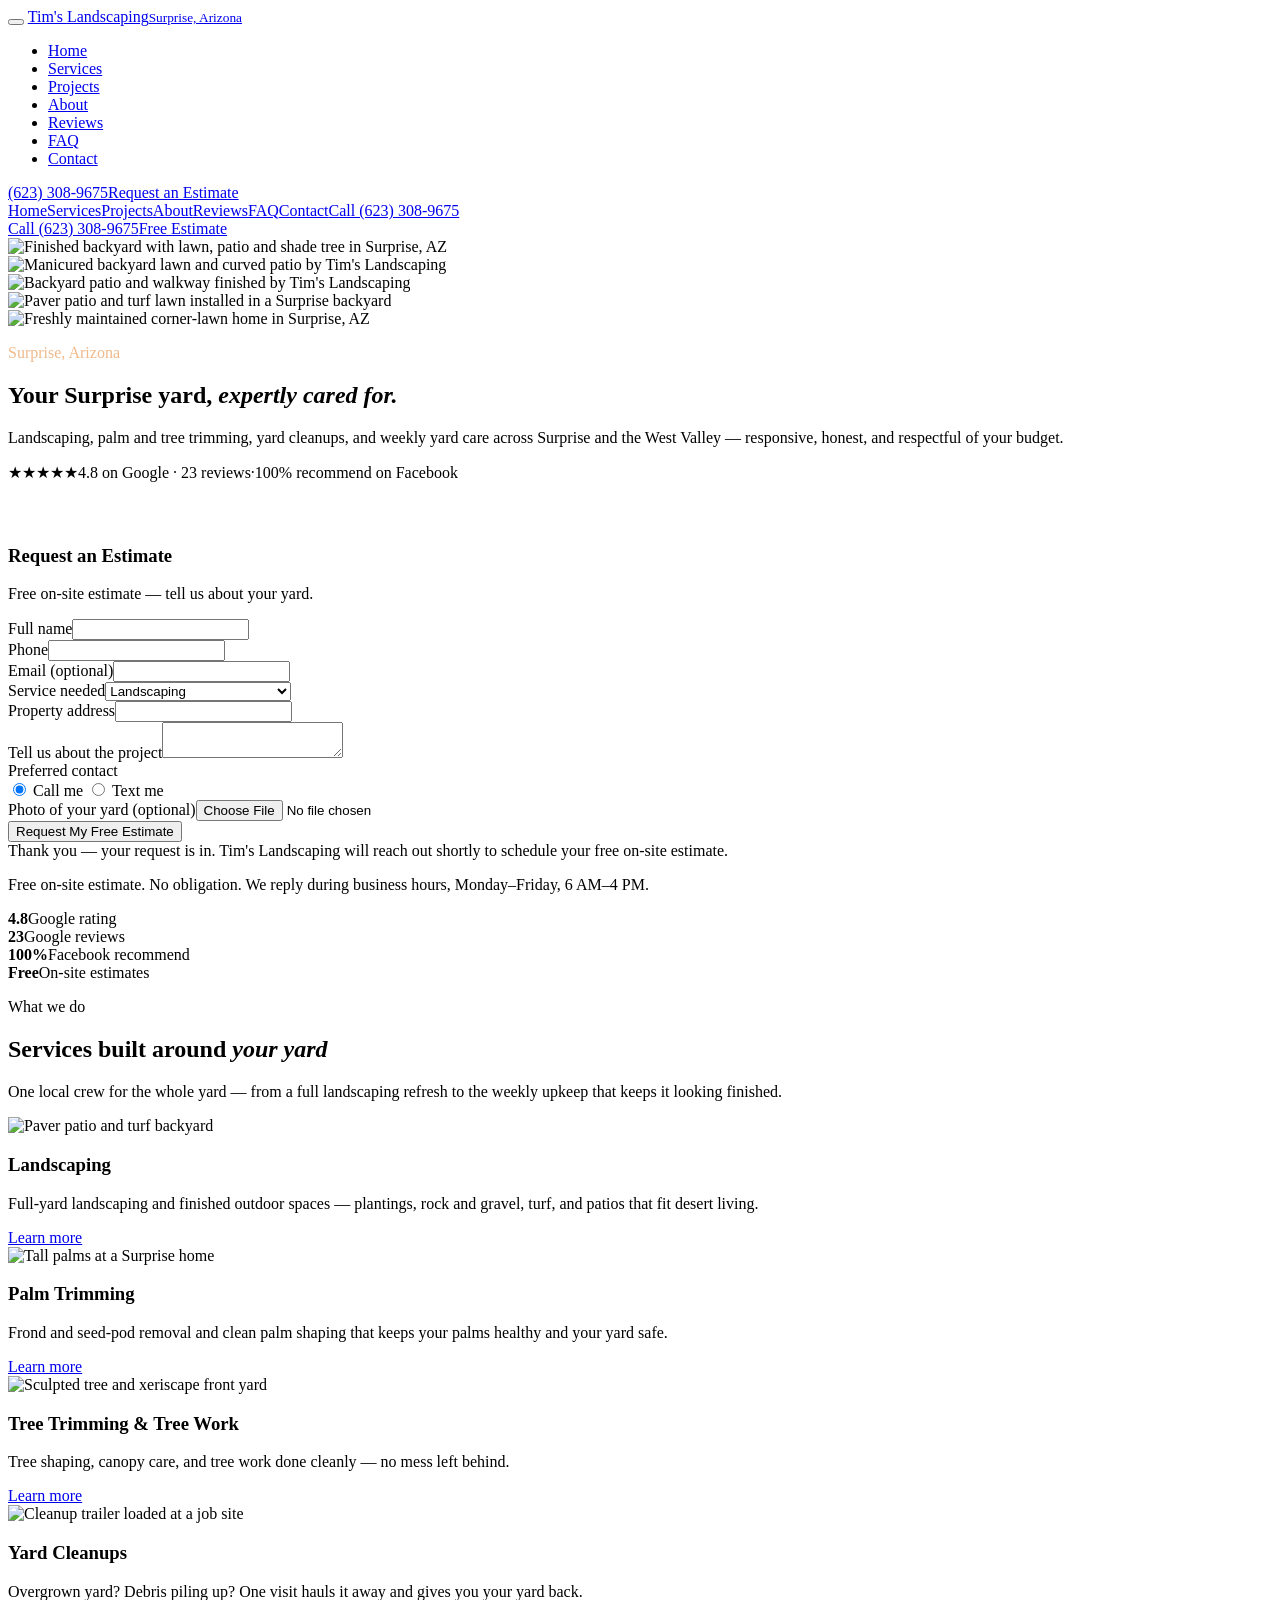
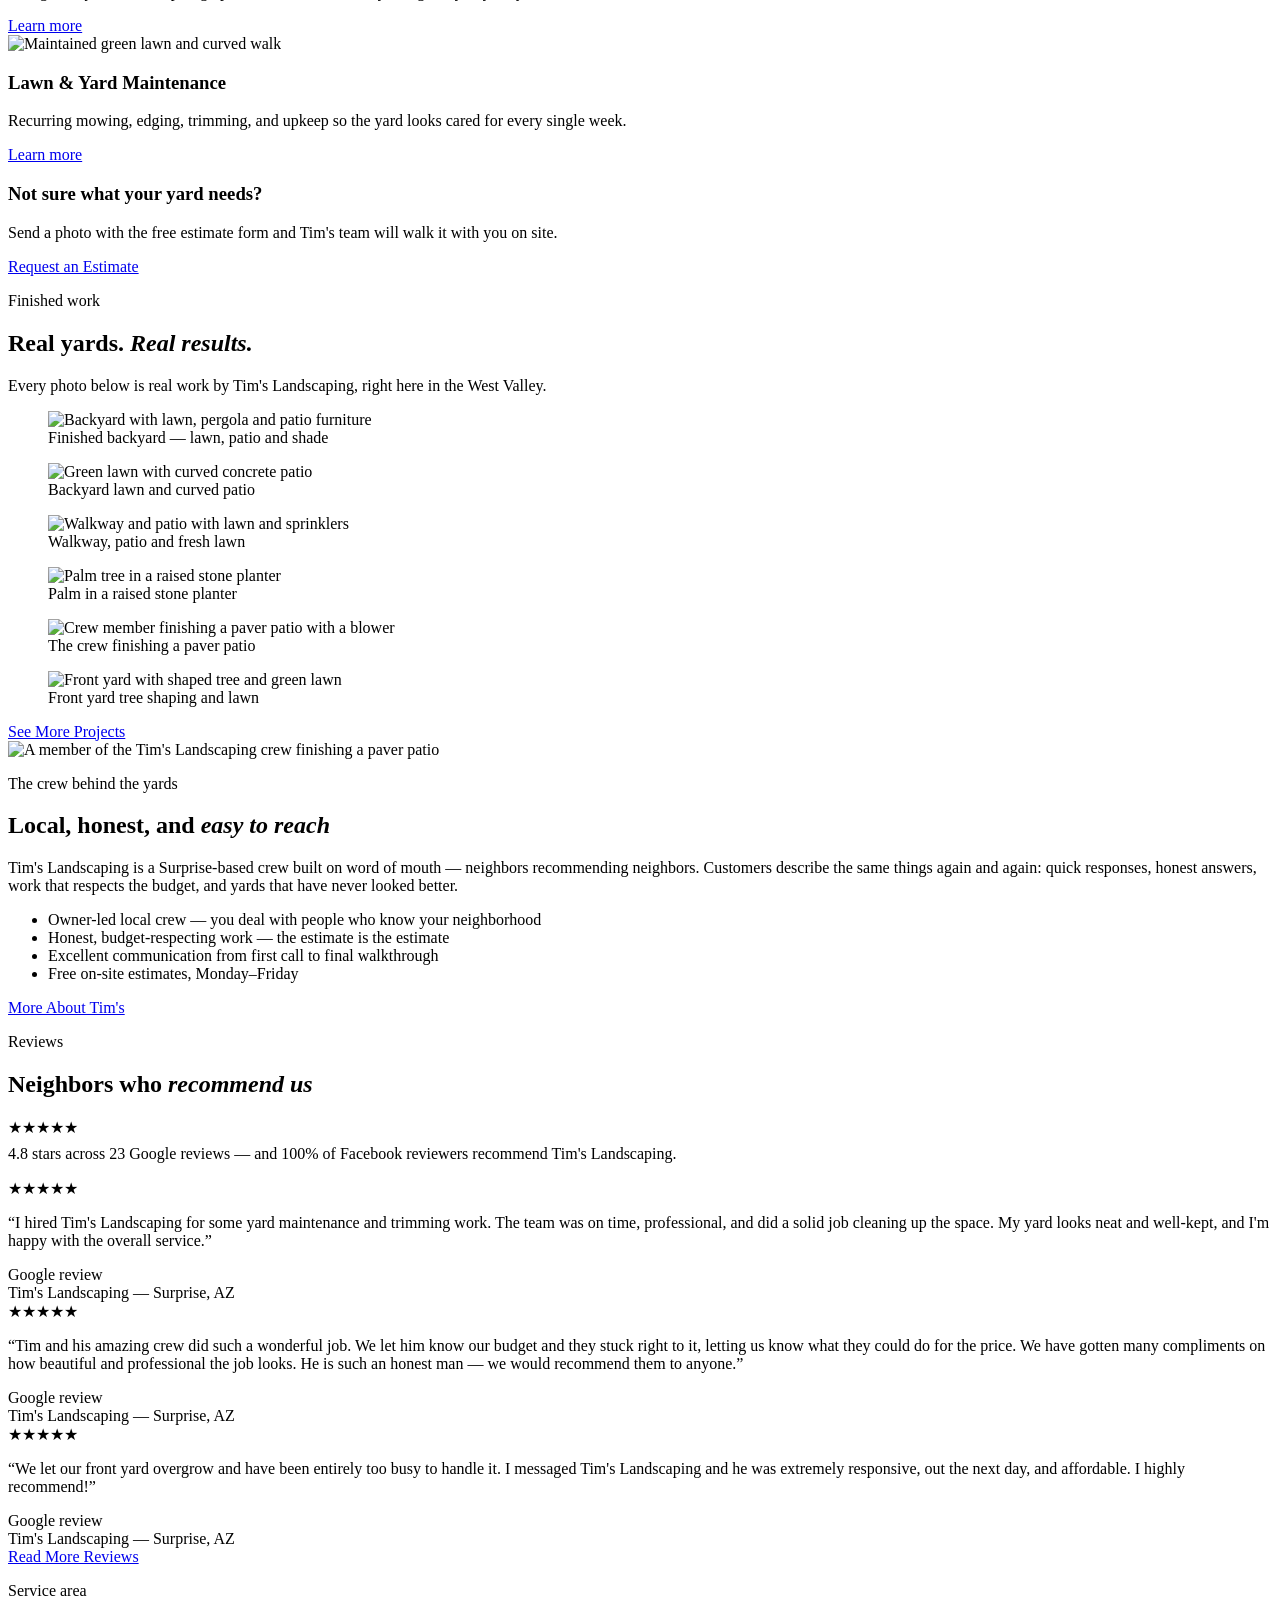
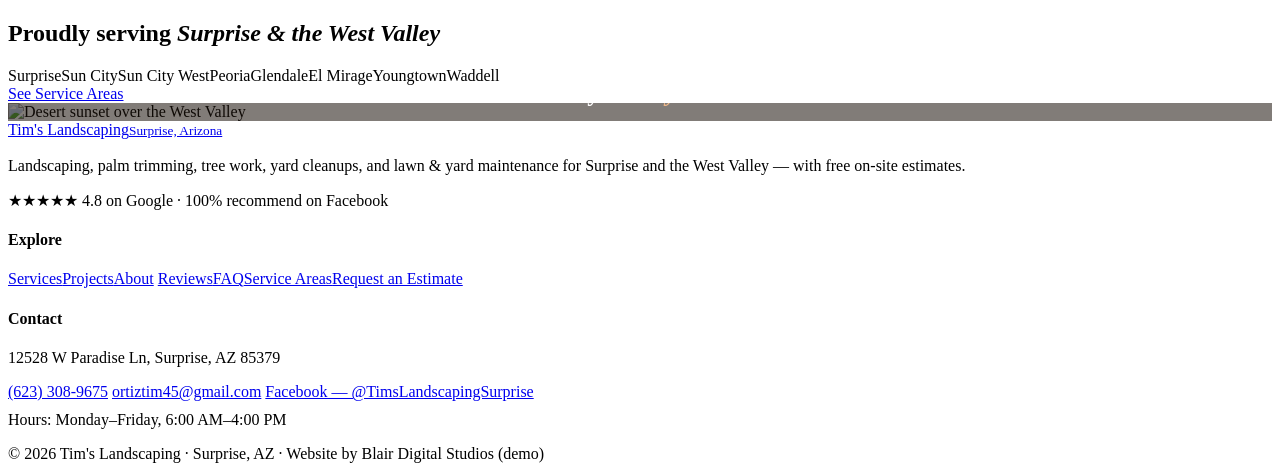
==== index.html @ 494820b5 "Tim's Landscaping demo site — premium multi-page build" ====
<!DOCTYPE html>
<html lang="en">
<head>
<meta charset="UTF-8">
<meta name="viewport" content="width=device-width, initial-scale=1.0">
<title>Tim's Landscaping — Surprise, AZ | Landscaping, Palm & Tree Trimming, Yard Cleanups</title>
<meta name="description" content="Tim's Landscaping in Surprise, AZ: landscaping, palm trimming, tree work, yard cleanups and lawn maintenance. 4.8 stars on Google. Free on-site estimates — call (623) 308-9675.">
<link rel="canonical" href="https://demo-tims-landscaping.vercel.app/">
<meta property="og:type" content="website">
<meta property="og:title" content="Tim's Landscaping — Surprise, AZ | Landscaping, Palm & Tree Trimming, Yard Cleanups">
<meta property="og:description" content="Tim's Landscaping in Surprise, AZ: landscaping, palm trimming, tree work, yard cleanups and lawn maintenance. 4.8 stars on Google. Free on-site estimates — call (623) 308-9675.">
<meta property="og:url" content="https://demo-tims-landscaping.vercel.app/">
<meta property="og:image" content="https://demo-tims-landscaping.vercel.app/assets/img/og-cover.jpg">
<meta name="twitter:card" content="summary_large_image">
<meta name="twitter:title" content="Tim's Landscaping — Surprise, AZ | Landscaping, Palm & Tree Trimming, Yard Cleanups">
<meta name="twitter:description" content="Tim's Landscaping in Surprise, AZ: landscaping, palm trimming, tree work, yard cleanups and lawn maintenance. 4.8 stars on Google. Free on-site estimates — call (623) 308-9675.">
<meta name="twitter:image" content="https://demo-tims-landscaping.vercel.app/assets/img/og-cover.jpg">
<link rel="icon" href="data:image/svg+xml,%3Csvg xmlns='http://www.w3.org/2000/svg' viewBox='0 0 64 64'%3E%3Crect width='64' height='64' rx='12' fill='%232e2118'/%3E%3Ctext x='32' y='45' font-family='Georgia' font-size='38' fill='%23f7f1e5' text-anchor='middle'%3ET%3C/text%3E%3C/svg%3E">
<link rel="preconnect" href="https://fonts.googleapis.com">
<link rel="preconnect" href="https://fonts.gstatic.com" crossorigin>
<link href="https://fonts.googleapis.com/css2?family=Fraunces:ital,wght@0,600;0,700;1,600&family=Inter:wght@400;600;700;800&display=swap" rel="stylesheet">
<link rel="stylesheet" href="/assets/site.css">
<script type="application/ld+json">
{"@context":"https://schema.org","@type":"LocalBusiness","name":"Tim's Landscaping",
"description":"Landscaping, palm trimming, tree work, yard cleanups and lawn & yard maintenance in Surprise, AZ and the West Valley. Free on-site estimates.",
"url":"https://demo-tims-landscaping.vercel.app/","telephone":"+1-623-308-9675","email":"ortiztim45@gmail.com",
"address":{"@type":"PostalAddress","streetAddress":"12528 W Paradise Ln","addressLocality":"Surprise","addressRegion":"AZ","postalCode":"85379","addressCountry":"US"},
"openingHours":"Mo-Fr 06:00-16:00","areaServed":["Surprise","Sun City","Sun City West","Peoria","Glendale","El Mirage","Youngtown","Waddell"],
"sameAs":["https://www.facebook.com/TimsLandscapingSurprise"],
"aggregateRating":{"@type":"AggregateRating","ratingValue":"4.8","reviewCount":"23"}}
</script>

</head>
<body>
<header>
<div class="hbar">
<button class="burger" aria-label="Open menu" aria-expanded="false"><i></i><i></i><i></i></button>
<a class="wordmark" href="/">Tim's <span>Landscaping</span><small>Surprise, Arizona</small></a>
<nav class="mainnav" aria-label="Main"><ul><li><a href="/" aria-current="page">Home</a></li><li><a href="/services/">Services</a></li><li><a href="/projects/">Projects</a></li><li><a href="/about/">About</a></li><li><a href="/reviews/">Reviews</a></li><li><a href="/faq/">FAQ</a></li><li><a href="/contact/">Contact</a></li></ul></nav>
<div class="hcta"><a class="hphone" href="tel:+16233089675">(623) 308-9675</a><a class="hbtn" href="/contact/">Request an Estimate</a></div>
</div>
<nav class="mnav" aria-label="Mobile"><a href="/">Home</a><a href="/services/">Services</a><a href="/projects/">Projects</a><a href="/about/">About</a><a href="/reviews/">Reviews</a><a href="/faq/">FAQ</a><a href="/contact/">Contact</a><a href="tel:+16233089675">Call (623) 308-9675</a></nav>
</header>
<div class="callbar"><a class="c1" href="tel:+16233089675">Call (623) 308-9675</a><a class="c2" href="/contact/">Free Estimate</a></div>

<section class="hero" style="padding:0">
<div class="hero-slides"><div class="slide active"><img src="/assets/img/hero-1.webp" alt="Finished backyard with lawn, patio and shade tree in Surprise, AZ" fetchpriority="high"></div><div class="slide"><img src="/assets/img/hero-2.webp" alt="Manicured backyard lawn and curved patio by Tim's Landscaping" loading="lazy"></div><div class="slide"><img src="/assets/img/hero-3.webp" alt="Backyard patio and walkway finished by Tim's Landscaping" loading="lazy"></div><div class="slide"><img src="/assets/img/hero-4.webp" alt="Paver patio and turf lawn installed in a Surprise backyard" loading="lazy"></div><div class="slide"><img src="/assets/img/hero-5.webp" alt="Freshly maintained corner-lawn home in Surprise, AZ" loading="lazy"></div></div>
<div class="hero-shade"></div>
<div class="wrap hero-inner">
<div>
<p class="eyebrow" style="text-align:left;color:#f0b98a">Surprise, Arizona</p>
<h1>Your Surprise yard, <em>expertly cared for.</em></h1>
<p class="sub">Landscaping, palm and tree trimming, yard cleanups, and weekly yard care across Surprise and the West Valley — responsive, honest, and respectful of your budget.</p>
<div class="proof"><span class="stars">★★★★★</span><span>4.8 on Google · 23 reviews</span><span aria-hidden="true">·</span><span>100% recommend on Facebook</span></div>
<div class="btnrow" style="justify-content:flex-start;margin-top:26px"><a class="btn ghost" style="color:#fff;border-color:#fff" href="tel:+16233089675">Call (623) 308-9675</a></div>
</div>
<div class="estcard"><h3>Request an Estimate</h3><p>Free on-site estimate — tell us about your yard.</p><form class="estform" action="#" method="post" enctype="multipart/form-data" novalidate>
<div class="fgrid">
<div><label for="ff-name">Full name</label><input id="ff-name" name="name" type="text" autocomplete="name" required></div>
<div><label for="ff-phone">Phone</label><input id="ff-phone" name="phone" type="tel" autocomplete="tel" required></div>
<div class="full"><label for="ff-email">Email (optional)</label><input id="ff-email" name="email" type="email" autocomplete="email"></div>
<div class="full"><label for="ff-service">Service needed</label><select id="ff-service" name="service"><option>Landscaping</option><option>Palm Trimming</option><option>Tree Trimming &amp; Tree Work</option><option>Yard Cleanup</option><option>Lawn &amp; Yard Maintenance</option><option>Other</option></select></div>
<div class="full"><label for="ff-addr">Property address</label><input id="ff-addr" name="address" type="text" autocomplete="street-address"></div>
<div class="full"><label for="ff-desc">Tell us about the project</label><textarea id="ff-desc" name="description"></textarea></div>
<div><label>Preferred contact</label><div class="radio-row">
<label><input type="radio" name="contact_pref" value="call" checked> Call me</label>
<label><input type="radio" name="contact_pref" value="text"> Text me</label></div></div>
<div><label for="ff-photo">Photo of your yard (optional)</label><input id="ff-photo" name="photo" type="file" accept="image/*"></div>
</div>
<button type="submit">Request My Free Estimate</button>
<div class="formok">Thank you — your request is in. Tim's Landscaping will reach out shortly to schedule your free on-site estimate.</div>
<p class="formnote">Free on-site estimate. No obligation. We reply during business hours, Monday–Friday, 6 AM–4 PM.</p>
</form></div>
</div>
<div class="hero-dots" aria-hidden="true"></div>
</section>

<div class="trust"><div class="wrap">
<div><b>4.8</b><span>Google rating</span></div>
<div><b>23</b><span>Google reviews</span></div>
<div><b>100%</b><span>Facebook recommend</span></div>
<div><b>Free</b><span>On-site estimates</span></div>
</div></div>

<section><div class="wrap">
<p class="eyebrow">What we do</p>
<h2>Services built around <em>your yard</em></h2>
<p class="lede">One local crew for the whole yard — from a full landscaping refresh to the weekly upkeep that keeps it looking finished.</p>
<div class="svcgrid"><article class="svc"><img src="/assets/img/work-paver-turf.webp" alt="Paver patio and turf backyard" loading="lazy">
<div class="pad"><h3>Landscaping</h3><p>Full-yard landscaping and finished outdoor spaces — plantings, rock and gravel, turf, and patios that fit desert living.</p><a href="/services/">Learn more</a></div></article><article class="svc"><img src="/assets/img/work-palms.webp" alt="Tall palms at a Surprise home" loading="lazy">
<div class="pad"><h3>Palm Trimming</h3><p>Frond and seed-pod removal and clean palm shaping that keeps your palms healthy and your yard safe.</p><a href="/services/">Learn more</a></div></article><article class="svc"><img src="/assets/img/work-xeriscape.webp" alt="Sculpted tree and xeriscape front yard" loading="lazy">
<div class="pad"><h3>Tree Trimming &amp; Tree Work</h3><p>Tree shaping, canopy care, and tree work done cleanly — no mess left behind.</p><a href="/services/">Learn more</a></div></article><article class="svc"><img src="/assets/img/work-cleanup.webp" alt="Cleanup trailer loaded at a job site" loading="lazy">
<div class="pad"><h3>Yard Cleanups</h3><p>Overgrown yard? Debris piling up? One visit hauls it away and gives you your yard back.</p><a href="/services/">Learn more</a></div></article><article class="svc"><img src="/assets/img/work-corner-lawn.webp" alt="Maintained green lawn and curved walk" loading="lazy">
<div class="pad"><h3>Lawn &amp; Yard Maintenance</h3><p>Recurring mowing, edging, trimming, and upkeep so the yard looks cared for every single week.</p><a href="/services/">Learn more</a></div></article><article class="svc"><div class="pad" style="justify-content:center">
<h3>Not sure what your yard needs?</h3><p>Send a photo with the free estimate form and Tim's team will walk it with you on site.</p>
<a class="btn" href="/contact/" style="margin-top:18px">Request an Estimate</a></div></article></div>
</div></section>

<section style="background:var(--paper2)"><div class="wrap">
<p class="eyebrow">Finished work</p>
<h2>Real yards. <em>Real results.</em></h2>
<p class="lede">Every photo below is real work by Tim's Landscaping, right here in the West Valley.</p>
<div class="gal"><figure><img src="/assets/img/work-backyard-oasis.webp" alt="Backyard with lawn, pergola and patio furniture" loading="lazy"><figcaption>Finished backyard — lawn, patio and shade</figcaption></figure><figure><img src="/assets/img/work-lawn-patio.webp" alt="Green lawn with curved concrete patio" loading="lazy"><figcaption>Backyard lawn and curved patio</figcaption></figure><figure><img src="/assets/img/work-curve-walkway.webp" alt="Walkway and patio with lawn and sprinklers" loading="lazy"><figcaption>Walkway, patio and fresh lawn</figcaption></figure><figure><img src="/assets/img/work-palm-planter.webp" alt="Palm tree in a raised stone planter" loading="lazy"><figcaption>Palm in a raised stone planter</figcaption></figure><figure><img src="/assets/img/work-crew-blower.webp" alt="Crew member finishing a paver patio with a blower" loading="lazy"><figcaption>The crew finishing a paver patio</figcaption></figure><figure><img src="/assets/img/work-front-tree.webp" alt="Front yard with shaped tree and green lawn" loading="lazy"><figcaption>Front yard tree shaping and lawn</figcaption></figure></div>
<div class="btnrow"><a class="btn" href="/projects/">See More Projects</a></div>
</div></section>

<section><div class="wrap"><div class="split">
<img src="/assets/img/work-crew-blower.webp" alt="A member of the Tim's Landscaping crew finishing a paver patio" loading="lazy">
<div class="txt">
<p class="eyebrow">The crew behind the yards</p>
<h2>Local, honest, and <em>easy to reach</em></h2>
<p>Tim's Landscaping is a Surprise-based crew built on word of mouth — neighbors recommending neighbors. Customers describe the same things again and again: quick responses, honest answers, work that respects the budget, and yards that have never looked better.</p>
<ul class="checklist">
<li>Owner-led local crew — you deal with people who know your neighborhood</li>
<li>Honest, budget-respecting work — the estimate is the estimate</li>
<li>Excellent communication from first call to final walkthrough</li>
<li>Free on-site estimates, Monday–Friday</li>
</ul>
<a class="btn" href="/about/">More About Tim's</a>
</div></div></div></section>

<section class="revband"><div class="wrap">
<p class="eyebrow">Reviews</p>
<h2>Neighbors who <em>recommend us</em></h2>
<div class="bigstars">★★★★★</div>
<p class="lede" style="margin-top:8px">4.8 stars across 23 Google reviews — and 100% of Facebook reviewers recommend Tim's Landscaping.</p>
<div class="revgrid"><article class="rev"><div class="stars">★★★★★</div><p>&ldquo;I hired Tim's Landscaping for some yard maintenance and trimming work. The team was on time, professional, and did a solid job cleaning up the space. My yard looks neat and well-kept, and I'm happy with the overall service.&rdquo;</p><div class="who">Google review</div><div class="src">Tim's Landscaping — Surprise, AZ</div></article><article class="rev"><div class="stars">★★★★★</div><p>&ldquo;Tim and his amazing crew did such a wonderful job. We let him know our budget and they stuck right to it, letting us know what they could do for the price. We have gotten many compliments on how beautiful and professional the job looks. He is such an honest man — we would recommend them to anyone.&rdquo;</p><div class="who">Google review</div><div class="src">Tim's Landscaping — Surprise, AZ</div></article><article class="rev"><div class="stars">★★★★★</div><p>&ldquo;We let our front yard overgrow and have been entirely too busy to handle it. I messaged Tim's Landscaping and he was extremely responsive, out the next day, and affordable. I highly recommend!&rdquo;</p><div class="who">Google review</div><div class="src">Tim's Landscaping — Surprise, AZ</div></article></div>
<div class="btnrow"><a class="btn" href="/reviews/">Read More Reviews</a></div>
</div></section>

<section><div class="wrap">
<p class="eyebrow">Service area</p>
<h2>Proudly serving <em>Surprise &amp; the West Valley</em></h2>
<div class="areas"><span>Surprise</span><span>Sun City</span><span>Sun City West</span><span>Peoria</span><span>Glendale</span><span>El Mirage</span><span>Youngtown</span><span>Waddell</span></div>
<div class="btnrow"><a class="btn ghost" href="/service-areas/">See Service Areas</a></div>
</div></section>
<section style="padding:0">
<div style="position:relative;overflow:hidden">
<img src="/assets/img/desert-sunset.webp" alt="Desert sunset over the West Valley" style="width:100%;height:340px;object-fit:cover" loading="lazy">
<div style="position:absolute;inset:0;background:rgba(26,17,10,.55);display:flex;align-items:center;justify-content:center">
<div style="text-align:center;padding:0 28px">
<h2 style="color:#fff">Ready when <em style="color:#f0b98a">you are.</em></h2>
<p style="color:#f3e9d8;max-width:560px;margin:0 auto">Call Tim's Landscaping or send the estimate form — the on-site estimate is free.</p>
<div class="btnrow"><a class="btn" href="/contact/">Request an Estimate</a><a class="btn ghost" style="color:#fff;border-color:#fff" href="tel:+16233089675">Call (623) 308-9675</a></div>
</div></div></div>
</section>
<footer>
<div class="wrap">
<div class="fgrid2">
<div>
<a class="wordmark" href="/">Tim's <span>Landscaping</span><small>Surprise, Arizona</small></a>
<p style="margin-top:18px">Landscaping, palm trimming, tree work, yard cleanups, and lawn &amp; yard maintenance for Surprise and the West Valley — with free on-site estimates.</p>
<p style="margin-top:12px"><span class="stars">★★★★★</span> 4.8 on Google · 100% recommend on Facebook</p>
</div>
<div>
<h4>Explore</h4>
<a href="/services/">Services</a><a href="/projects/">Projects</a><a href="/about/">About</a>
<a href="/reviews/">Reviews</a><a href="/faq/">FAQ</a><a href="/service-areas/">Service Areas</a><a href="/contact/">Request an Estimate</a>
</div>
<div>
<h4>Contact</h4>
<p>12528 W Paradise Ln, Surprise, AZ 85379</p>
<a href="tel:+16233089675">(623) 308-9675</a>
<a href="mailto:ortiztim45@gmail.com">ortiztim45@gmail.com</a>
<a href="https://www.facebook.com/TimsLandscapingSurprise" rel="noopener">Facebook — @TimsLandscapingSurprise</a>
<p style="margin-top:10px">Hours: Monday–Friday, 6:00 AM–4:00 PM</p>
</div>
</div>
<div class="fbottom">© 2026 Tim's Landscaping · Surprise, AZ · Website by Blair Digital Studios (demo)</div>
</div>
</footer>
<script src="/assets/site.js"></script>

<!-- ============================================================
     BLAIR CHAT + VOICE WIDGET SLOT — Tim's Landscaping
     Same LeadConnector all-in-one embed pattern as the Lopez demo:
       <script src="https://widgets.leadconnectorhq.com/loader.js"
               data-resources-url="https://widgets.leadconnectorhq.com/chat-widget/loader.js"
               data-widget-id="WIDGET_ID"></script>
     STATUS: NOT LIVE. Tim's HighLevel sub-account and widget are a
     follow-on step; uncomment the script tag below and replace
     TIMS_WIDGET_ID_PENDING with the issued widget ID to activate.
     Do not treat this slot as a working agent.
<script src="https://widgets.leadconnectorhq.com/loader.js" data-resources-url="https://widgets.leadconnectorhq.com/chat-widget/loader.js" data-widget-id="TIMS_WIDGET_ID_PENDING"></script>
============================================================ -->

</body>
</html>
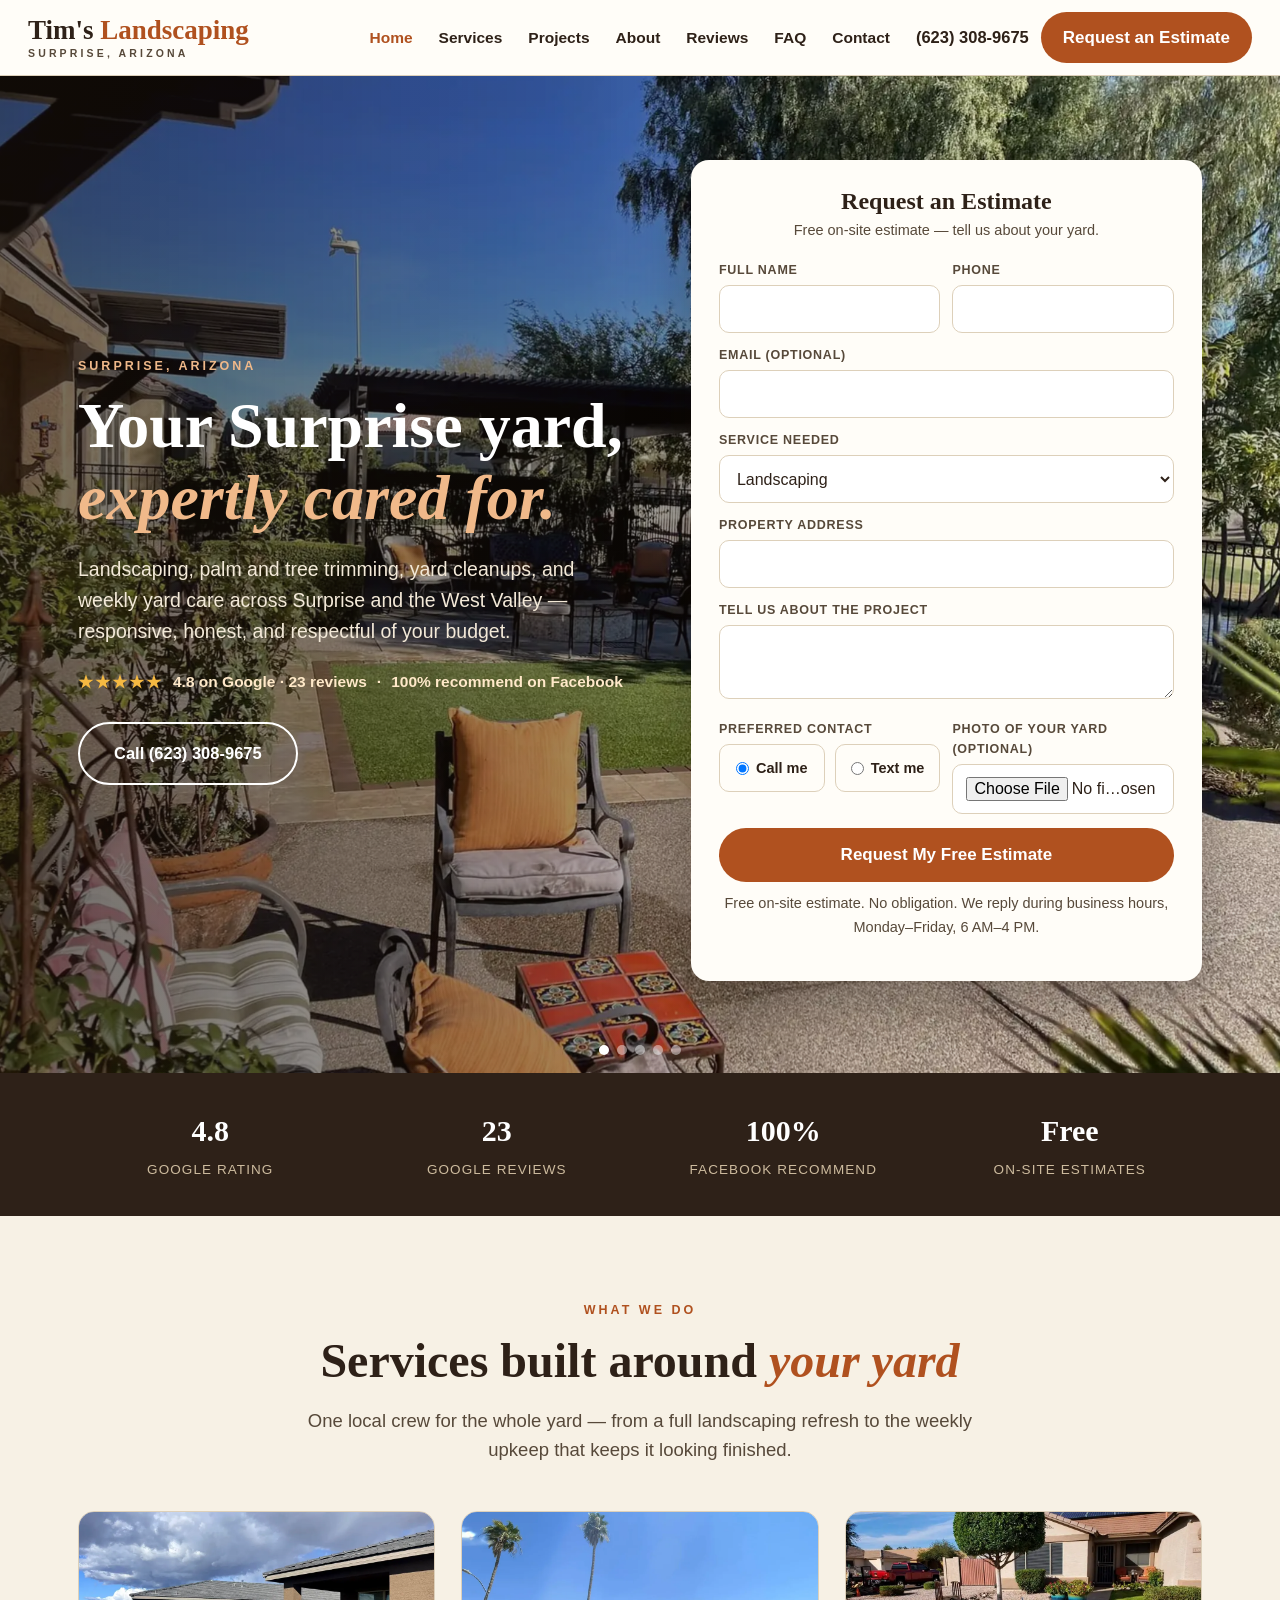
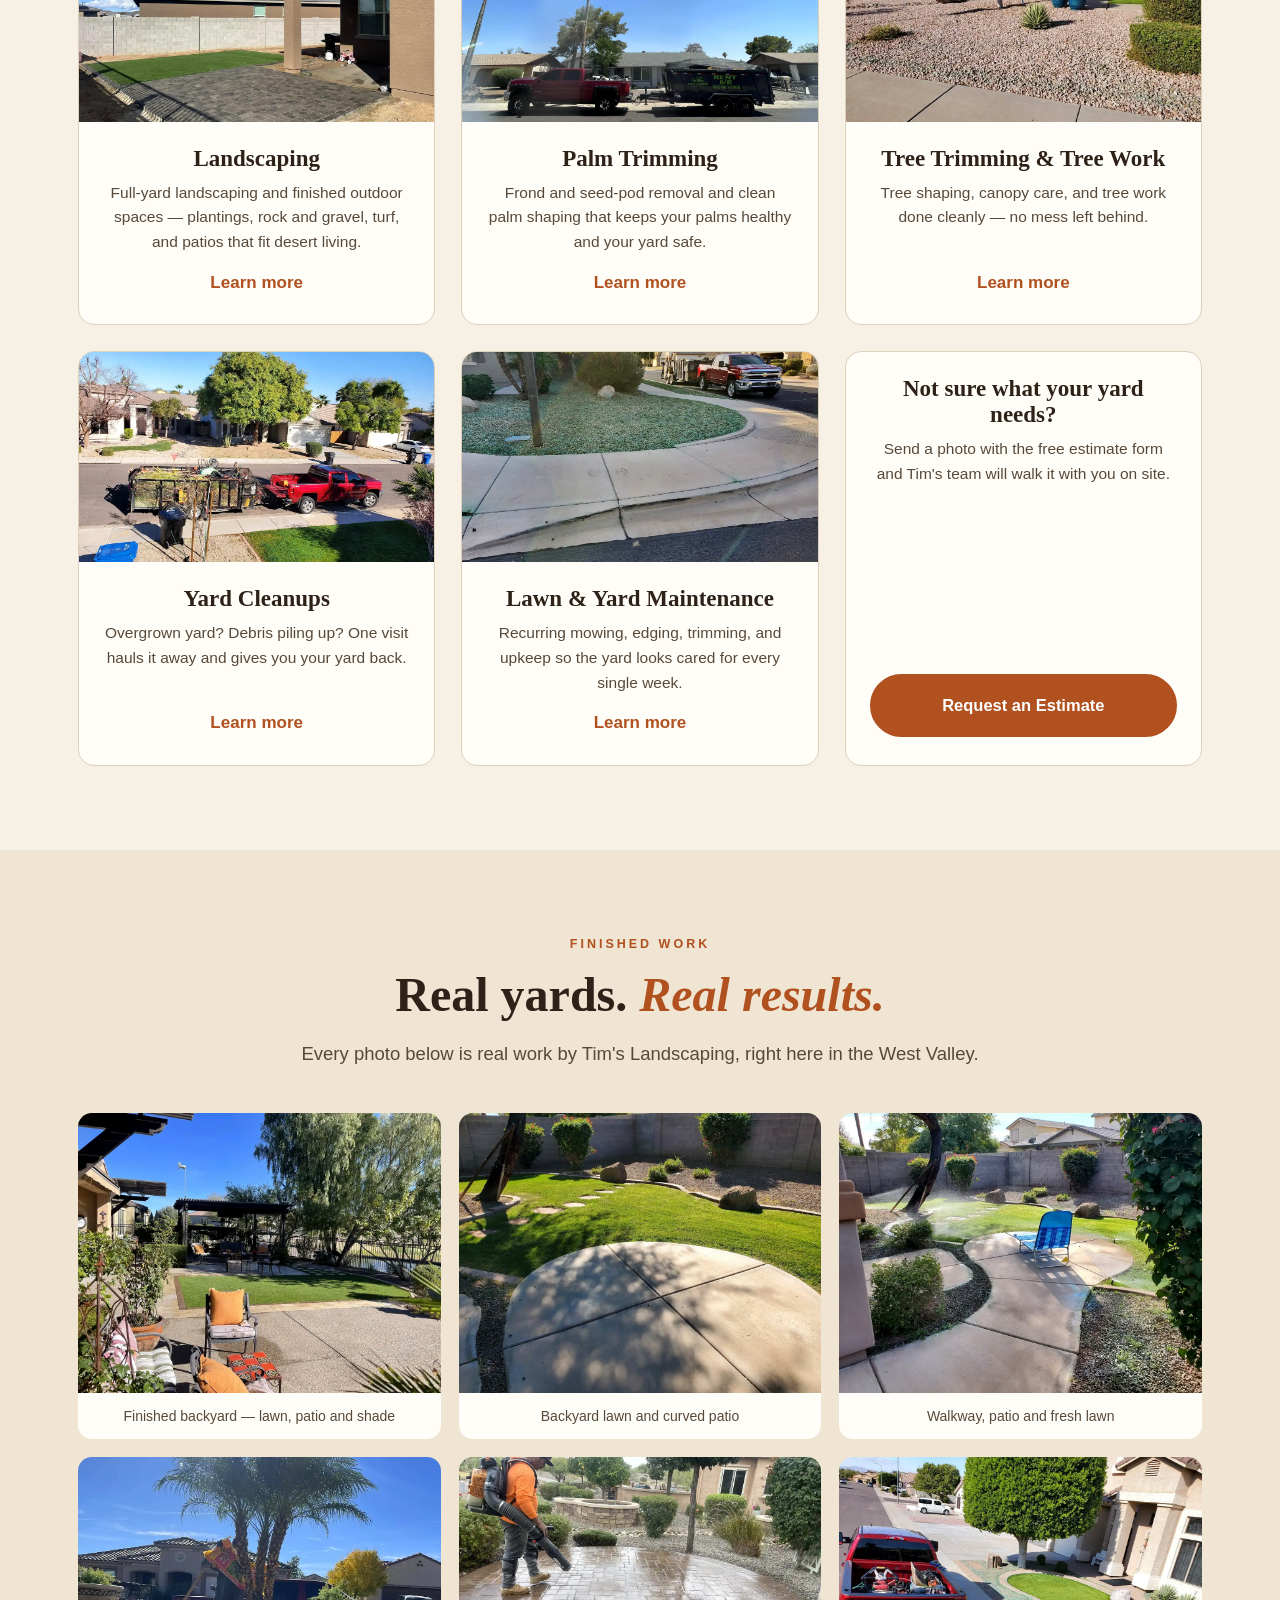
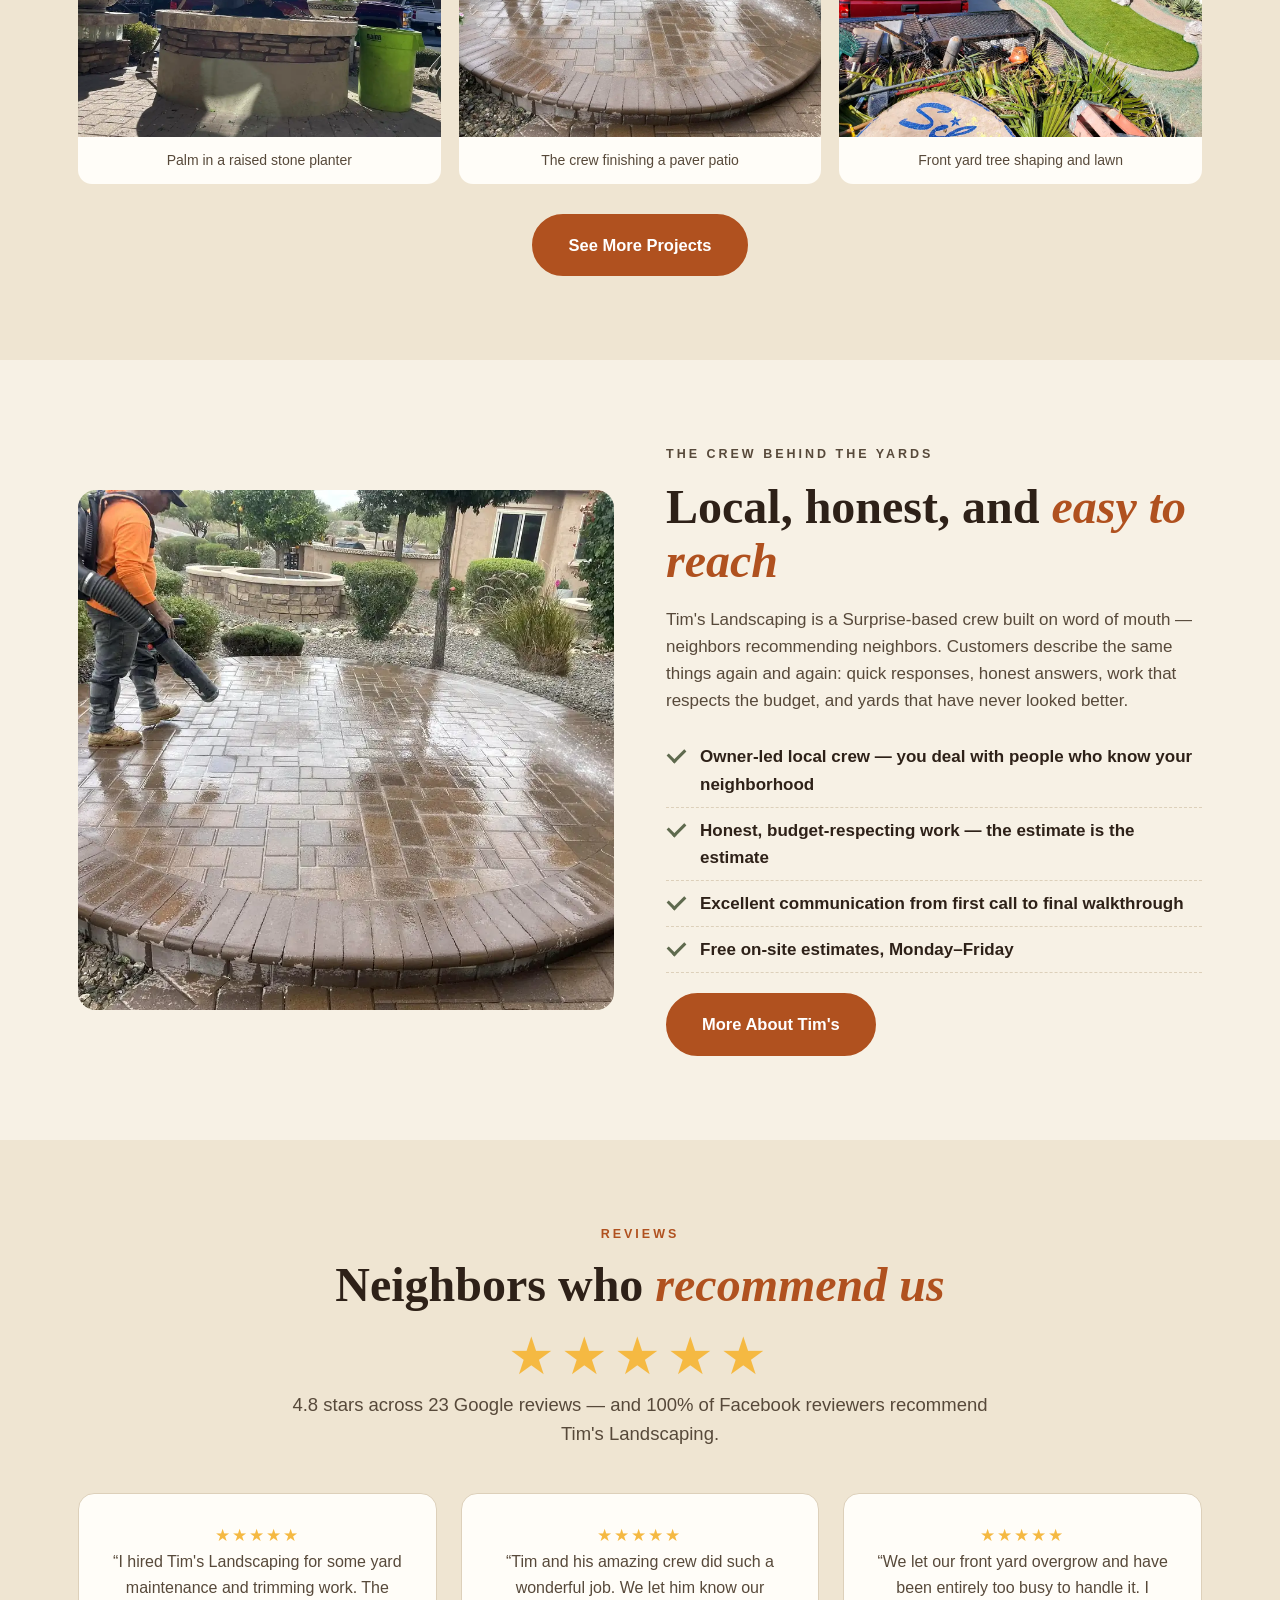
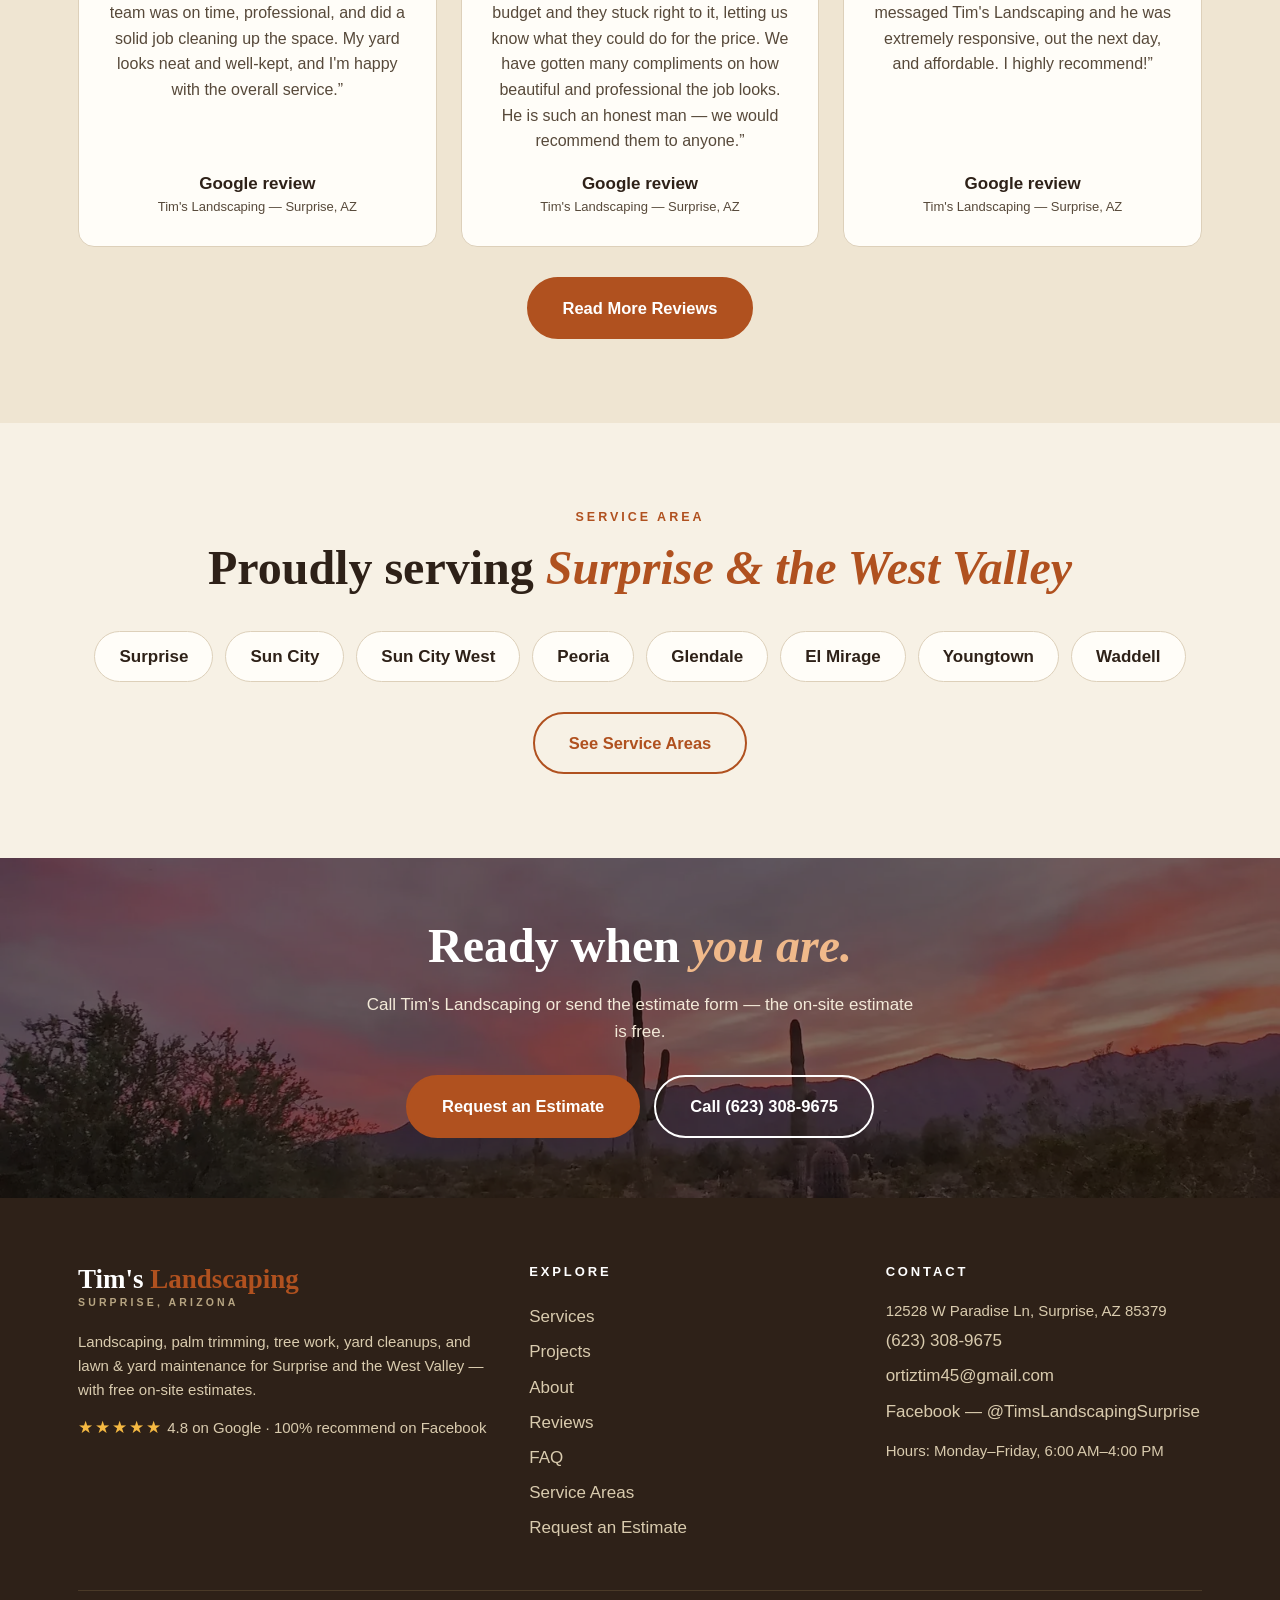
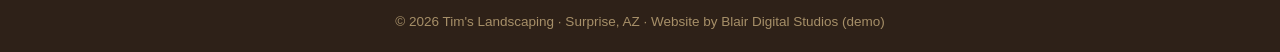
==== commit adb46483: "Relative asset/page paths so the site renders under any base path (GitHub Pages mirror + Vercel root" ====
--- a/index.html
+++ b/index.html
@@ -19,7 +19,7 @@
 <link rel="preconnect" href="https://fonts.googleapis.com">
 <link rel="preconnect" href="https://fonts.gstatic.com" crossorigin>
 <link href="https://fonts.googleapis.com/css2?family=Fraunces:ital,wght@0,600;0,700;1,600&family=Inter:wght@400;600;700;800&display=swap" rel="stylesheet">
-<link rel="stylesheet" href="/assets/site.css">
+<link rel="stylesheet" href="assets/site.css">
 <script type="application/ld+json">
 {"@context":"https://schema.org","@type":"LocalBusiness","name":"Tim's Landscaping",
 "description":"Landscaping, palm trimming, tree work, yard cleanups and lawn & yard maintenance in Surprise, AZ and the West Valley. Free on-site estimates.",
@@ -35,16 +35,16 @@
 <header>
 <div class="hbar">
 <button class="burger" aria-label="Open menu" aria-expanded="false"><i></i><i></i><i></i></button>
-<a class="wordmark" href="/">Tim's <span>Landscaping</span><small>Surprise, Arizona</small></a>
-<nav class="mainnav" aria-label="Main"><ul><li><a href="/" aria-current="page">Home</a></li><li><a href="/services/">Services</a></li><li><a href="/projects/">Projects</a></li><li><a href="/about/">About</a></li><li><a href="/reviews/">Reviews</a></li><li><a href="/faq/">FAQ</a></li><li><a href="/contact/">Contact</a></li></ul></nav>
-<div class="hcta"><a class="hphone" href="tel:+16233089675">(623) 308-9675</a><a class="hbtn" href="/contact/">Request an Estimate</a></div>
+<a class="wordmark" href="./">Tim's <span>Landscaping</span><small>Surprise, Arizona</small></a>
+<nav class="mainnav" aria-label="Main"><ul><li><a href="./" aria-current="page">Home</a></li><li><a href="services/">Services</a></li><li><a href="projects/">Projects</a></li><li><a href="about/">About</a></li><li><a href="reviews/">Reviews</a></li><li><a href="faq/">FAQ</a></li><li><a href="contact/">Contact</a></li></ul></nav>
+<div class="hcta"><a class="hphone" href="tel:+16233089675">(623) 308-9675</a><a class="hbtn" href="contact/">Request an Estimate</a></div>
 </div>
-<nav class="mnav" aria-label="Mobile"><a href="/">Home</a><a href="/services/">Services</a><a href="/projects/">Projects</a><a href="/about/">About</a><a href="/reviews/">Reviews</a><a href="/faq/">FAQ</a><a href="/contact/">Contact</a><a href="tel:+16233089675">Call (623) 308-9675</a></nav>
+<nav class="mnav" aria-label="Mobile"><a href="./">Home</a><a href="services/">Services</a><a href="projects/">Projects</a><a href="about/">About</a><a href="reviews/">Reviews</a><a href="faq/">FAQ</a><a href="contact/">Contact</a><a href="tel:+16233089675">Call (623) 308-9675</a></nav>
 </header>
-<div class="callbar"><a class="c1" href="tel:+16233089675">Call (623) 308-9675</a><a class="c2" href="/contact/">Free Estimate</a></div>
+<div class="callbar"><a class="c1" href="tel:+16233089675">Call (623) 308-9675</a><a class="c2" href="contact/">Free Estimate</a></div>
 
 <section class="hero" style="padding:0">
-<div class="hero-slides"><div class="slide active"><img src="/assets/img/hero-1.webp" alt="Finished backyard with lawn, patio and shade tree in Surprise, AZ" fetchpriority="high"></div><div class="slide"><img src="/assets/img/hero-2.webp" alt="Manicured backyard lawn and curved patio by Tim's Landscaping" loading="lazy"></div><div class="slide"><img src="/assets/img/hero-3.webp" alt="Backyard patio and walkway finished by Tim's Landscaping" loading="lazy"></div><div class="slide"><img src="/assets/img/hero-4.webp" alt="Paver patio and turf lawn installed in a Surprise backyard" loading="lazy"></div><div class="slide"><img src="/assets/img/hero-5.webp" alt="Freshly maintained corner-lawn home in Surprise, AZ" loading="lazy"></div></div>
+<div class="hero-slides"><div class="slide active"><img src="assets/img/hero-1.webp" alt="Finished backyard with lawn, patio and shade tree in Surprise, AZ" fetchpriority="high"></div><div class="slide"><img src="assets/img/hero-2.webp" alt="Manicured backyard lawn and curved patio by Tim's Landscaping" loading="lazy"></div><div class="slide"><img src="assets/img/hero-3.webp" alt="Backyard patio and walkway finished by Tim's Landscaping" loading="lazy"></div><div class="slide"><img src="assets/img/hero-4.webp" alt="Paver patio and turf lawn installed in a Surprise backyard" loading="lazy"></div><div class="slide"><img src="assets/img/hero-5.webp" alt="Freshly maintained corner-lawn home in Surprise, AZ" loading="lazy"></div></div>
 <div class="hero-shade"></div>
 <div class="wrap hero-inner">
 <div>
@@ -86,26 +86,26 @@
 <p class="eyebrow">What we do</p>
 <h2>Services built around <em>your yard</em></h2>
 <p class="lede">One local crew for the whole yard — from a full landscaping refresh to the weekly upkeep that keeps it looking finished.</p>
-<div class="svcgrid"><article class="svc"><img src="/assets/img/work-paver-turf.webp" alt="Paver patio and turf backyard" loading="lazy">
-<div class="pad"><h3>Landscaping</h3><p>Full-yard landscaping and finished outdoor spaces — plantings, rock and gravel, turf, and patios that fit desert living.</p><a href="/services/">Learn more</a></div></article><article class="svc"><img src="/assets/img/work-palms.webp" alt="Tall palms at a Surprise home" loading="lazy">
-<div class="pad"><h3>Palm Trimming</h3><p>Frond and seed-pod removal and clean palm shaping that keeps your palms healthy and your yard safe.</p><a href="/services/">Learn more</a></div></article><article class="svc"><img src="/assets/img/work-xeriscape.webp" alt="Sculpted tree and xeriscape front yard" loading="lazy">
-<div class="pad"><h3>Tree Trimming &amp; Tree Work</h3><p>Tree shaping, canopy care, and tree work done cleanly — no mess left behind.</p><a href="/services/">Learn more</a></div></article><article class="svc"><img src="/assets/img/work-cleanup.webp" alt="Cleanup trailer loaded at a job site" loading="lazy">
-<div class="pad"><h3>Yard Cleanups</h3><p>Overgrown yard? Debris piling up? One visit hauls it away and gives you your yard back.</p><a href="/services/">Learn more</a></div></article><article class="svc"><img src="/assets/img/work-corner-lawn.webp" alt="Maintained green lawn and curved walk" loading="lazy">
-<div class="pad"><h3>Lawn &amp; Yard Maintenance</h3><p>Recurring mowing, edging, trimming, and upkeep so the yard looks cared for every single week.</p><a href="/services/">Learn more</a></div></article><article class="svc"><div class="pad" style="justify-content:center">
+<div class="svcgrid"><article class="svc"><img src="assets/img/work-paver-turf.webp" alt="Paver patio and turf backyard" loading="lazy">
+<div class="pad"><h3>Landscaping</h3><p>Full-yard landscaping and finished outdoor spaces — plantings, rock and gravel, turf, and patios that fit desert living.</p><a href="services/">Learn more</a></div></article><article class="svc"><img src="assets/img/work-palms.webp" alt="Tall palms at a Surprise home" loading="lazy">
+<div class="pad"><h3>Palm Trimming</h3><p>Frond and seed-pod removal and clean palm shaping that keeps your palms healthy and your yard safe.</p><a href="services/">Learn more</a></div></article><article class="svc"><img src="assets/img/work-xeriscape.webp" alt="Sculpted tree and xeriscape front yard" loading="lazy">
+<div class="pad"><h3>Tree Trimming &amp; Tree Work</h3><p>Tree shaping, canopy care, and tree work done cleanly — no mess left behind.</p><a href="services/">Learn more</a></div></article><article class="svc"><img src="assets/img/work-cleanup.webp" alt="Cleanup trailer loaded at a job site" loading="lazy">
+<div class="pad"><h3>Yard Cleanups</h3><p>Overgrown yard? Debris piling up? One visit hauls it away and gives you your yard back.</p><a href="services/">Learn more</a></div></article><article class="svc"><img src="assets/img/work-corner-lawn.webp" alt="Maintained green lawn and curved walk" loading="lazy">
+<div class="pad"><h3>Lawn &amp; Yard Maintenance</h3><p>Recurring mowing, edging, trimming, and upkeep so the yard looks cared for every single week.</p><a href="services/">Learn more</a></div></article><article class="svc"><div class="pad" style="justify-content:center">
 <h3>Not sure what your yard needs?</h3><p>Send a photo with the free estimate form and Tim's team will walk it with you on site.</p>
-<a class="btn" href="/contact/" style="margin-top:18px">Request an Estimate</a></div></article></div>
+<a class="btn" href="contact/" style="margin-top:18px">Request an Estimate</a></div></article></div>
 </div></section>
 
 <section style="background:var(--paper2)"><div class="wrap">
 <p class="eyebrow">Finished work</p>
 <h2>Real yards. <em>Real results.</em></h2>
 <p class="lede">Every photo below is real work by Tim's Landscaping, right here in the West Valley.</p>
-<div class="gal"><figure><img src="/assets/img/work-backyard-oasis.webp" alt="Backyard with lawn, pergola and patio furniture" loading="lazy"><figcaption>Finished backyard — lawn, patio and shade</figcaption></figure><figure><img src="/assets/img/work-lawn-patio.webp" alt="Green lawn with curved concrete patio" loading="lazy"><figcaption>Backyard lawn and curved patio</figcaption></figure><figure><img src="/assets/img/work-curve-walkway.webp" alt="Walkway and patio with lawn and sprinklers" loading="lazy"><figcaption>Walkway, patio and fresh lawn</figcaption></figure><figure><img src="/assets/img/work-palm-planter.webp" alt="Palm tree in a raised stone planter" loading="lazy"><figcaption>Palm in a raised stone planter</figcaption></figure><figure><img src="/assets/img/work-crew-blower.webp" alt="Crew member finishing a paver patio with a blower" loading="lazy"><figcaption>The crew finishing a paver patio</figcaption></figure><figure><img src="/assets/img/work-front-tree.webp" alt="Front yard with shaped tree and green lawn" loading="lazy"><figcaption>Front yard tree shaping and lawn</figcaption></figure></div>
-<div class="btnrow"><a class="btn" href="/projects/">See More Projects</a></div>
+<div class="gal"><figure><img src="assets/img/work-backyard-oasis.webp" alt="Backyard with lawn, pergola and patio furniture" loading="lazy"><figcaption>Finished backyard — lawn, patio and shade</figcaption></figure><figure><img src="assets/img/work-lawn-patio.webp" alt="Green lawn with curved concrete patio" loading="lazy"><figcaption>Backyard lawn and curved patio</figcaption></figure><figure><img src="assets/img/work-curve-walkway.webp" alt="Walkway and patio with lawn and sprinklers" loading="lazy"><figcaption>Walkway, patio and fresh lawn</figcaption></figure><figure><img src="assets/img/work-palm-planter.webp" alt="Palm tree in a raised stone planter" loading="lazy"><figcaption>Palm in a raised stone planter</figcaption></figure><figure><img src="assets/img/work-crew-blower.webp" alt="Crew member finishing a paver patio with a blower" loading="lazy"><figcaption>The crew finishing a paver patio</figcaption></figure><figure><img src="assets/img/work-front-tree.webp" alt="Front yard with shaped tree and green lawn" loading="lazy"><figcaption>Front yard tree shaping and lawn</figcaption></figure></div>
+<div class="btnrow"><a class="btn" href="projects/">See More Projects</a></div>
 </div></section>
 
 <section><div class="wrap"><div class="split">
-<img src="/assets/img/work-crew-blower.webp" alt="A member of the Tim's Landscaping crew finishing a paver patio" loading="lazy">
+<img src="assets/img/work-crew-blower.webp" alt="A member of the Tim's Landscaping crew finishing a paver patio" loading="lazy">
 <div class="txt">
 <p class="eyebrow">The crew behind the yards</p>
 <h2>Local, honest, and <em>easy to reach</em></h2>
@@ -116,7 +116,7 @@
 <li>Excellent communication from first call to final walkthrough</li>
 <li>Free on-site estimates, Monday–Friday</li>
 </ul>
-<a class="btn" href="/about/">More About Tim's</a>
+<a class="btn" href="about/">More About Tim's</a>
 </div></div></div></section>
 
 <section class="revband"><div class="wrap">
@@ -125,37 +125,37 @@
 <div class="bigstars">★★★★★</div>
 <p class="lede" style="margin-top:8px">4.8 stars across 23 Google reviews — and 100% of Facebook reviewers recommend Tim's Landscaping.</p>
 <div class="revgrid"><article class="rev"><div class="stars">★★★★★</div><p>&ldquo;I hired Tim's Landscaping for some yard maintenance and trimming work. The team was on time, professional, and did a solid job cleaning up the space. My yard looks neat and well-kept, and I'm happy with the overall service.&rdquo;</p><div class="who">Google review</div><div class="src">Tim's Landscaping — Surprise, AZ</div></article><article class="rev"><div class="stars">★★★★★</div><p>&ldquo;Tim and his amazing crew did such a wonderful job. We let him know our budget and they stuck right to it, letting us know what they could do for the price. We have gotten many compliments on how beautiful and professional the job looks. He is such an honest man — we would recommend them to anyone.&rdquo;</p><div class="who">Google review</div><div class="src">Tim's Landscaping — Surprise, AZ</div></article><article class="rev"><div class="stars">★★★★★</div><p>&ldquo;We let our front yard overgrow and have been entirely too busy to handle it. I messaged Tim's Landscaping and he was extremely responsive, out the next day, and affordable. I highly recommend!&rdquo;</p><div class="who">Google review</div><div class="src">Tim's Landscaping — Surprise, AZ</div></article></div>
-<div class="btnrow"><a class="btn" href="/reviews/">Read More Reviews</a></div>
+<div class="btnrow"><a class="btn" href="reviews/">Read More Reviews</a></div>
 </div></section>
 
 <section><div class="wrap">
 <p class="eyebrow">Service area</p>
 <h2>Proudly serving <em>Surprise &amp; the West Valley</em></h2>
 <div class="areas"><span>Surprise</span><span>Sun City</span><span>Sun City West</span><span>Peoria</span><span>Glendale</span><span>El Mirage</span><span>Youngtown</span><span>Waddell</span></div>
-<div class="btnrow"><a class="btn ghost" href="/service-areas/">See Service Areas</a></div>
+<div class="btnrow"><a class="btn ghost" href="service-areas/">See Service Areas</a></div>
 </div></section>
 <section style="padding:0">
 <div style="position:relative;overflow:hidden">
-<img src="/assets/img/desert-sunset.webp" alt="Desert sunset over the West Valley" style="width:100%;height:340px;object-fit:cover" loading="lazy">
+<img src="assets/img/desert-sunset.webp" alt="Desert sunset over the West Valley" style="width:100%;height:340px;object-fit:cover" loading="lazy">
 <div style="position:absolute;inset:0;background:rgba(26,17,10,.55);display:flex;align-items:center;justify-content:center">
 <div style="text-align:center;padding:0 28px">
 <h2 style="color:#fff">Ready when <em style="color:#f0b98a">you are.</em></h2>
 <p style="color:#f3e9d8;max-width:560px;margin:0 auto">Call Tim's Landscaping or send the estimate form — the on-site estimate is free.</p>
-<div class="btnrow"><a class="btn" href="/contact/">Request an Estimate</a><a class="btn ghost" style="color:#fff;border-color:#fff" href="tel:+16233089675">Call (623) 308-9675</a></div>
+<div class="btnrow"><a class="btn" href="contact/">Request an Estimate</a><a class="btn ghost" style="color:#fff;border-color:#fff" href="tel:+16233089675">Call (623) 308-9675</a></div>
 </div></div></div>
 </section>
 <footer>
 <div class="wrap">
 <div class="fgrid2">
 <div>
-<a class="wordmark" href="/">Tim's <span>Landscaping</span><small>Surprise, Arizona</small></a>
+<a class="wordmark" href="./">Tim's <span>Landscaping</span><small>Surprise, Arizona</small></a>
 <p style="margin-top:18px">Landscaping, palm trimming, tree work, yard cleanups, and lawn &amp; yard maintenance for Surprise and the West Valley — with free on-site estimates.</p>
 <p style="margin-top:12px"><span class="stars">★★★★★</span> 4.8 on Google · 100% recommend on Facebook</p>
 </div>
 <div>
 <h4>Explore</h4>
-<a href="/services/">Services</a><a href="/projects/">Projects</a><a href="/about/">About</a>
-<a href="/reviews/">Reviews</a><a href="/faq/">FAQ</a><a href="/service-areas/">Service Areas</a><a href="/contact/">Request an Estimate</a>
+<a href="services/">Services</a><a href="projects/">Projects</a><a href="about/">About</a>
+<a href="reviews/">Reviews</a><a href="faq/">FAQ</a><a href="service-areas/">Service Areas</a><a href="contact/">Request an Estimate</a>
 </div>
 <div>
 <h4>Contact</h4>
@@ -169,7 +169,7 @@
 <div class="fbottom">© 2026 Tim's Landscaping · Surprise, AZ · Website by Blair Digital Studios (demo)</div>
 </div>
 </footer>
-<script src="/assets/site.js"></script>
+<script src="assets/site.js"></script>
 
 <!-- ============================================================
      BLAIR CHAT + VOICE WIDGET SLOT — Tim's Landscaping
--- a/assets/site.css
+++ b/assets/site.css
@@ -0,0 +1,202 @@
+/* Tim's Landscaping — West Valley desert editorial identity.
+   Palette: warm sand paper, deep mesquite ink, clay (signal color for tappable elements only), desert sage. */
+:root{
+  --paper:#f7f1e5;
+  --paper2:#efe5d2;
+  --ink:#2e2118;
+  --ink2:#57493a;
+  --clay:#b0511f;
+  --clay-dark:#8f3f14;
+  --sage:#5f6a4e;
+  --line:#ddd0ba;
+  --white:#fffdf8;
+  --serif:"Fraunces",Georgia,"Times New Roman",serif;
+  --sans:"Inter",-apple-system,"Segoe UI",Roboto,Helvetica,Arial,sans-serif;
+}
+*{margin:0;padding:0;box-sizing:border-box}
+html{scroll-behavior:smooth}
+body{font-family:var(--sans);background:var(--paper);color:var(--ink);line-height:1.6;font-size:17px}
+img{display:block;max-width:100%}
+a{color:var(--clay);text-decoration:none}
+.wrap{max-width:1180px;margin:0 auto;padding:0 28px}
+section{padding:84px 0}
+.center{text-align:center}
+.eyebrow{font-family:var(--sans);font-size:12.5px;font-weight:700;letter-spacing:.24em;text-transform:uppercase;color:var(--clay);margin-bottom:14px;text-align:center}
+h1,h2,h3{font-family:var(--serif);font-weight:600;line-height:1.12;color:var(--ink)}
+h2{font-size:clamp(32px,4.4vw,48px);text-align:center;margin-bottom:18px}
+h2 em,h1 em{font-style:italic;color:var(--clay)}
+.lede{max-width:720px;margin:0 auto;text-align:center;color:var(--ink2);font-size:18.5px}
+.btn{display:inline-block;background:var(--clay);color:#fff;font-weight:700;font-size:16.5px;padding:16px 34px;border-radius:999px;border:2px solid var(--clay);text-align:center;transition:background .2s,transform .2s}
+.btn:hover{background:var(--clay-dark);border-color:var(--clay-dark)}
+.btn.ghost{background:transparent;color:var(--clay)}
+.btn.ghost:hover{background:var(--clay);color:#fff}
+.btnrow{display:flex;gap:14px;justify-content:center;flex-wrap:wrap;margin-top:30px}
+
+/* ---------- header ---------- */
+header{position:sticky;top:0;z-index:60;background:var(--white);border-bottom:1px solid var(--line)}
+.hbar{display:flex;align-items:center;gap:26px;padding:12px 28px;max-width:1340px;margin:0 auto}
+.wordmark{font-family:var(--serif);font-size:27px;font-weight:700;color:var(--ink);line-height:1;white-space:nowrap}
+.wordmark span{color:var(--clay)}
+.wordmark small{display:block;font-family:var(--sans);font-size:10.5px;font-weight:700;letter-spacing:.3em;text-transform:uppercase;color:var(--ink2);margin-top:4px}
+nav.mainnav{margin-left:auto}
+nav.mainnav ul{display:flex;gap:26px;list-style:none}
+nav.mainnav a{color:var(--ink);font-weight:600;font-size:15.5px}
+nav.mainnav a:hover,nav.mainnav a[aria-current="page"]{color:var(--clay)}
+.hcta{display:flex;gap:12px;align-items:center}
+.hphone{font-weight:800;color:var(--ink);font-size:16.5px;white-space:nowrap}
+.hbtn{background:var(--clay);color:#fff;font-weight:700;padding:12px 22px;border-radius:999px;white-space:nowrap}
+.hbtn:hover{background:var(--clay-dark)}
+.burger{display:none;background:none;border:0;width:46px;height:46px;cursor:pointer;flex:none}
+.burger i{display:block;width:26px;height:3px;background:var(--ink);margin:5px auto;border-radius:2px}
+.mnav{display:none;background:var(--white);border-top:1px solid var(--line);padding:10px 28px 18px}
+.mnav.open{display:block}
+.mnav a{display:block;padding:13px 0;font-weight:600;color:var(--ink);border-bottom:1px solid var(--paper2);text-align:center;font-size:17px}
+.mnav a:last-child{border-bottom:0}
+
+/* ---------- hero ---------- */
+.hero{position:relative;overflow:hidden;background:var(--ink);color:#fff}
+.hero-slides{position:absolute;inset:0}
+.hero-slides .slide{position:absolute;inset:0;opacity:0;transition:opacity .6s ease}
+.hero-slides .slide.active{opacity:1}
+.hero-slides img{width:100%;height:100%;object-fit:cover;animation:kenburns 7s ease-out forwards}
+@keyframes kenburns{from{transform:scale(1)}to{transform:scale(1.07)}}
+.hero-shade{position:absolute;inset:0;background:linear-gradient(90deg,rgba(26,17,10,.62) 0%,rgba(26,17,10,.38) 46%,rgba(26,17,10,.12) 78%)}
+.hero-inner{position:relative;z-index:2;display:grid;grid-template-columns:1.05fr .95fr;gap:48px;align-items:center;padding:84px 28px 92px}
+.hero h1{color:#fff;font-size:clamp(40px,5.2vw,64px);animation:rise .8s ease both}
+.hero h1 em{color:#f0b98a}
+.hero .sub{font-size:19.5px;color:#f3e9d8;margin:20px 0 8px;max-width:520px;animation:rise .8s .12s ease both}
+.hero .proof{display:flex;gap:10px;align-items:center;margin-top:22px;color:#ffe9c9;font-weight:600;font-size:15.5px;animation:rise .8s .22s ease both;flex-wrap:wrap}
+.stars{color:#f5b942;letter-spacing:2px;font-size:17px}
+@keyframes rise{from{opacity:0;transform:translateY(18px)}to{opacity:1;transform:none}}
+.hero-dots{position:absolute;left:50%;transform:translateX(-50%);bottom:18px;display:flex;gap:8px;z-index:3}
+.hero-dots button{width:10px;height:10px;border-radius:50%;border:0;background:rgba(255,255,255,.45);cursor:pointer;padding:0}
+.hero-dots button.on{background:#fff}
+
+/* ---------- estimate form ---------- */
+.estcard{background:var(--white);border-radius:18px;padding:28px 28px 24px;box-shadow:0 24px 60px rgba(20,12,5,.35);color:var(--ink);animation:rise .8s .18s ease both}
+.estcard h3{font-size:24px;text-align:center;margin-bottom:4px}
+.estcard p{font-size:14.5px;color:var(--ink2);text-align:center;margin-bottom:18px}
+.fgrid{display:grid;grid-template-columns:1fr 1fr;gap:12px}
+.fgrid .full{grid-column:1/-1}
+.estcard label{font-size:12.5px;font-weight:700;letter-spacing:.06em;text-transform:uppercase;color:var(--ink2);display:block;margin-bottom:5px}
+.estcard input,.estcard select,.estcard textarea{width:100%;border:1.5px solid var(--line);border-radius:10px;padding:12px 13px;font-size:16px;font-family:var(--sans);background:#fff;color:var(--ink);min-height:48px}
+.estcard textarea{min-height:74px;resize:vertical}
+.estcard input:focus,.estcard select:focus,.estcard textarea:focus{outline:2px solid var(--clay);border-color:var(--clay)}
+.radio-row{display:flex;gap:10px}
+.radio-row label{flex:1;display:flex;align-items:center;justify-content:center;gap:7px;border:1.5px solid var(--line);border-radius:10px;padding:11px 6px;font-size:14.5px;font-weight:600;text-transform:none;letter-spacing:0;color:var(--ink);cursor:pointer;min-height:48px;margin:0}
+.radio-row input{width:auto;min-height:0}
+.estcard button[type=submit]{width:100%;margin-top:14px;background:var(--clay);color:#fff;font-weight:800;font-size:17px;border:0;border-radius:999px;padding:16px;cursor:pointer;min-height:54px}
+.estcard button[type=submit]:hover{background:var(--clay-dark)}
+.formnote{font-size:12.5px;color:var(--ink2);text-align:center;margin-top:10px}
+.formok{display:none;background:#eef3e2;border:1.5px solid var(--sage);color:#37402a;border-radius:12px;padding:16px;text-align:center;font-weight:600;margin-top:14px}
+
+/* ---------- trust strip ---------- */
+.trust{background:var(--ink);color:#f3e9d8}
+.trust .wrap{display:grid;grid-template-columns:repeat(4,1fr);gap:22px;padding-top:34px;padding-bottom:34px;text-align:center}
+.trust b{display:block;font-family:var(--serif);font-size:30px;color:#fff}
+.trust span{font-size:13.5px;letter-spacing:.08em;text-transform:uppercase;color:#cdbb9e}
+
+/* ---------- services ---------- */
+.svcgrid{display:grid;grid-template-columns:repeat(3,1fr);gap:26px;margin-top:46px}
+.svc{background:var(--white);border:1px solid var(--line);border-radius:16px;overflow:hidden;display:flex;flex-direction:column}
+.svc img{height:210px;width:100%;object-fit:cover}
+.svc .pad{padding:24px 24px 28px;text-align:center;flex:1;display:flex;flex-direction:column}
+.svc h3{font-size:23px;margin-bottom:9px}
+.svc p{color:var(--ink2);font-size:15.5px;flex:1}
+.svc a{font-weight:700;margin-top:14px}
+
+/* ---------- gallery ---------- */
+.gal{display:grid;grid-template-columns:repeat(3,1fr);gap:18px;margin-top:44px}
+.gal figure{border-radius:14px;overflow:hidden;cursor:zoom-in;background:var(--paper2)}
+.gal img{width:100%;height:280px;object-fit:cover;transition:transform .35s}
+.gal figure:hover img{transform:scale(1.04)}
+.gal figcaption{padding:12px 16px;font-size:14px;color:var(--ink2);text-align:center;background:var(--white)}
+.lightbox{position:fixed;inset:0;background:rgba(20,13,7,.94);display:none;align-items:center;justify-content:center;z-index:200;padding:22px}
+.lightbox.open{display:flex}
+.lightbox img{max-width:100%;max-height:88vh;border-radius:10px}
+.lightbox button{position:absolute;top:16px;right:20px;background:none;border:0;color:#fff;font-size:38px;cursor:pointer;line-height:1}
+
+/* ---------- reviews ---------- */
+.revband{background:var(--paper2)}
+.revgrid{display:grid;grid-template-columns:repeat(3,1fr);gap:24px;margin-top:44px}
+.rev{background:var(--white);border:1px solid var(--line);border-radius:16px;padding:28px;text-align:center;display:flex;flex-direction:column}
+.rev p{color:var(--ink2);font-size:16px;flex:1}
+.rev .who{margin-top:16px;font-weight:700;color:var(--ink)}
+.rev .src{font-size:13px;color:var(--ink2)}
+.bigstars{font-size:52px;color:#f5b942;letter-spacing:6px;text-align:center;line-height:1}
+
+/* ---------- about / split ---------- */
+.split{display:grid;grid-template-columns:1fr 1fr;gap:52px;align-items:center}
+.split img{border-radius:18px;width:100%;height:100%;max-height:520px;object-fit:cover}
+.split .txt h2{text-align:left}
+.split .txt .eyebrow{text-align:left}
+.split .txt p{color:var(--ink2);margin-bottom:16px}
+.checklist{list-style:none;margin:20px 0}
+.checklist li{padding:9px 0 9px 34px;position:relative;color:var(--ink);font-weight:550;border-bottom:1px dashed var(--line)}
+.checklist li::before{content:"";position:absolute;left:2px;top:14px;width:14px;height:8px;border-left:3px solid var(--sage);border-bottom:3px solid var(--sage);transform:rotate(-45deg)}
+
+/* ---------- faq ---------- */
+.faq{max-width:820px;margin:40px auto 0}
+.faq details{background:var(--white);border:1px solid var(--line);border-radius:12px;margin-bottom:12px;padding:0 22px}
+.faq summary{cursor:pointer;font-weight:700;font-size:17.5px;padding:18px 0;list-style:none;text-align:center}
+.faq summary::-webkit-details-marker{display:none}
+.faq details p{color:var(--ink2);padding:0 6px 20px;text-align:center}
+
+/* ---------- areas ---------- */
+.areas{display:flex;flex-wrap:wrap;gap:12px;justify-content:center;margin-top:36px}
+.areas span{background:var(--white);border:1.5px solid var(--line);border-radius:999px;padding:11px 24px;font-weight:600}
+
+/* ---------- page hero (interior) ---------- */
+.pagehero{background:var(--ink);color:#fff;padding:74px 0 66px;text-align:center}
+.pagehero h1{color:#fff;font-size:clamp(36px,4.6vw,54px)}
+.pagehero p{color:#e9dcc4;max-width:660px;margin:16px auto 0;font-size:18.5px}
+
+/* ---------- footer ---------- */
+footer{background:var(--ink);color:#d9cbae;padding:64px 0 0}
+.fgrid2{display:grid;grid-template-columns:1.3fr 1fr 1fr;gap:40px;padding-bottom:44px}
+footer .wordmark{color:#fff}
+footer .wordmark small{color:#b7a582}
+footer h4{font-family:var(--sans);font-size:13px;letter-spacing:.22em;text-transform:uppercase;color:#fff;margin-bottom:16px}
+footer a{color:#d9cbae;display:block;padding:4px 0}
+footer a:hover{color:#fff}
+footer p{font-size:15px}
+.fbottom{border-top:1px solid #4a3a28;padding:20px 0;text-align:center;font-size:13.5px;color:#a68f68}
+
+/* ---------- sticky mobile call bar ---------- */
+.callbar{display:none}
+
+/* ---------- responsive ---------- */
+@media(max-width:1020px){
+  .svcgrid,.revgrid{grid-template-columns:repeat(2,1fr)}
+  .gal{grid-template-columns:repeat(2,1fr)}
+}
+@media(max-width:860px){
+  section{padding:60px 0}
+  nav.mainnav,.hcta{display:none}
+  .hbar{display:grid;grid-template-columns:46px 1fr 46px;align-items:center;padding:10px 16px;gap:0}
+  .burger{display:block;justify-self:start}
+  .wordmark{justify-self:center;text-align:center;font-size:24px}
+  .hero-inner{grid-template-columns:1fr;padding:58px 28px 76px;gap:34px}
+  .hero .eyebrow{text-align:center !important}
+  .hero h1,.hero .sub{text-align:center;margin-left:auto;margin-right:auto}
+  .hero .proof{justify-content:center;text-align:center}
+  .hero-shade{background:linear-gradient(180deg,rgba(26,17,10,.66),rgba(26,17,10,.45))}
+  .split{grid-template-columns:1fr}
+  .split .txt h2,.split .txt .eyebrow{text-align:center}
+  .trust .wrap{grid-template-columns:repeat(2,1fr)}
+  .fgrid2{grid-template-columns:1fr;text-align:center}
+  footer a{text-align:center}
+  .fgrid{grid-template-columns:1fr}
+  .callbar{display:flex;position:fixed;left:0;right:0;bottom:0;z-index:90;background:var(--white);border-top:1px solid var(--line);padding:10px 14px calc(10px + env(safe-area-inset-bottom));gap:10px}
+  .callbar a{flex:1;text-align:center;font-weight:800;border-radius:999px;padding:14px 8px;font-size:16px}
+  .callbar .c1{background:var(--paper2);color:var(--ink);border:1.5px solid var(--line)}
+  .callbar .c2{background:var(--clay);color:#fff}
+  body{padding-bottom:72px}
+  .gal{grid-template-columns:1fr}
+  .gal img{height:250px}
+}
+@media(prefers-reduced-motion:reduce){
+  .hero-slides img{animation:none}
+  .hero h1,.hero .sub,.hero .proof,.estcard{animation:none}
+  html{scroll-behavior:auto}
+}
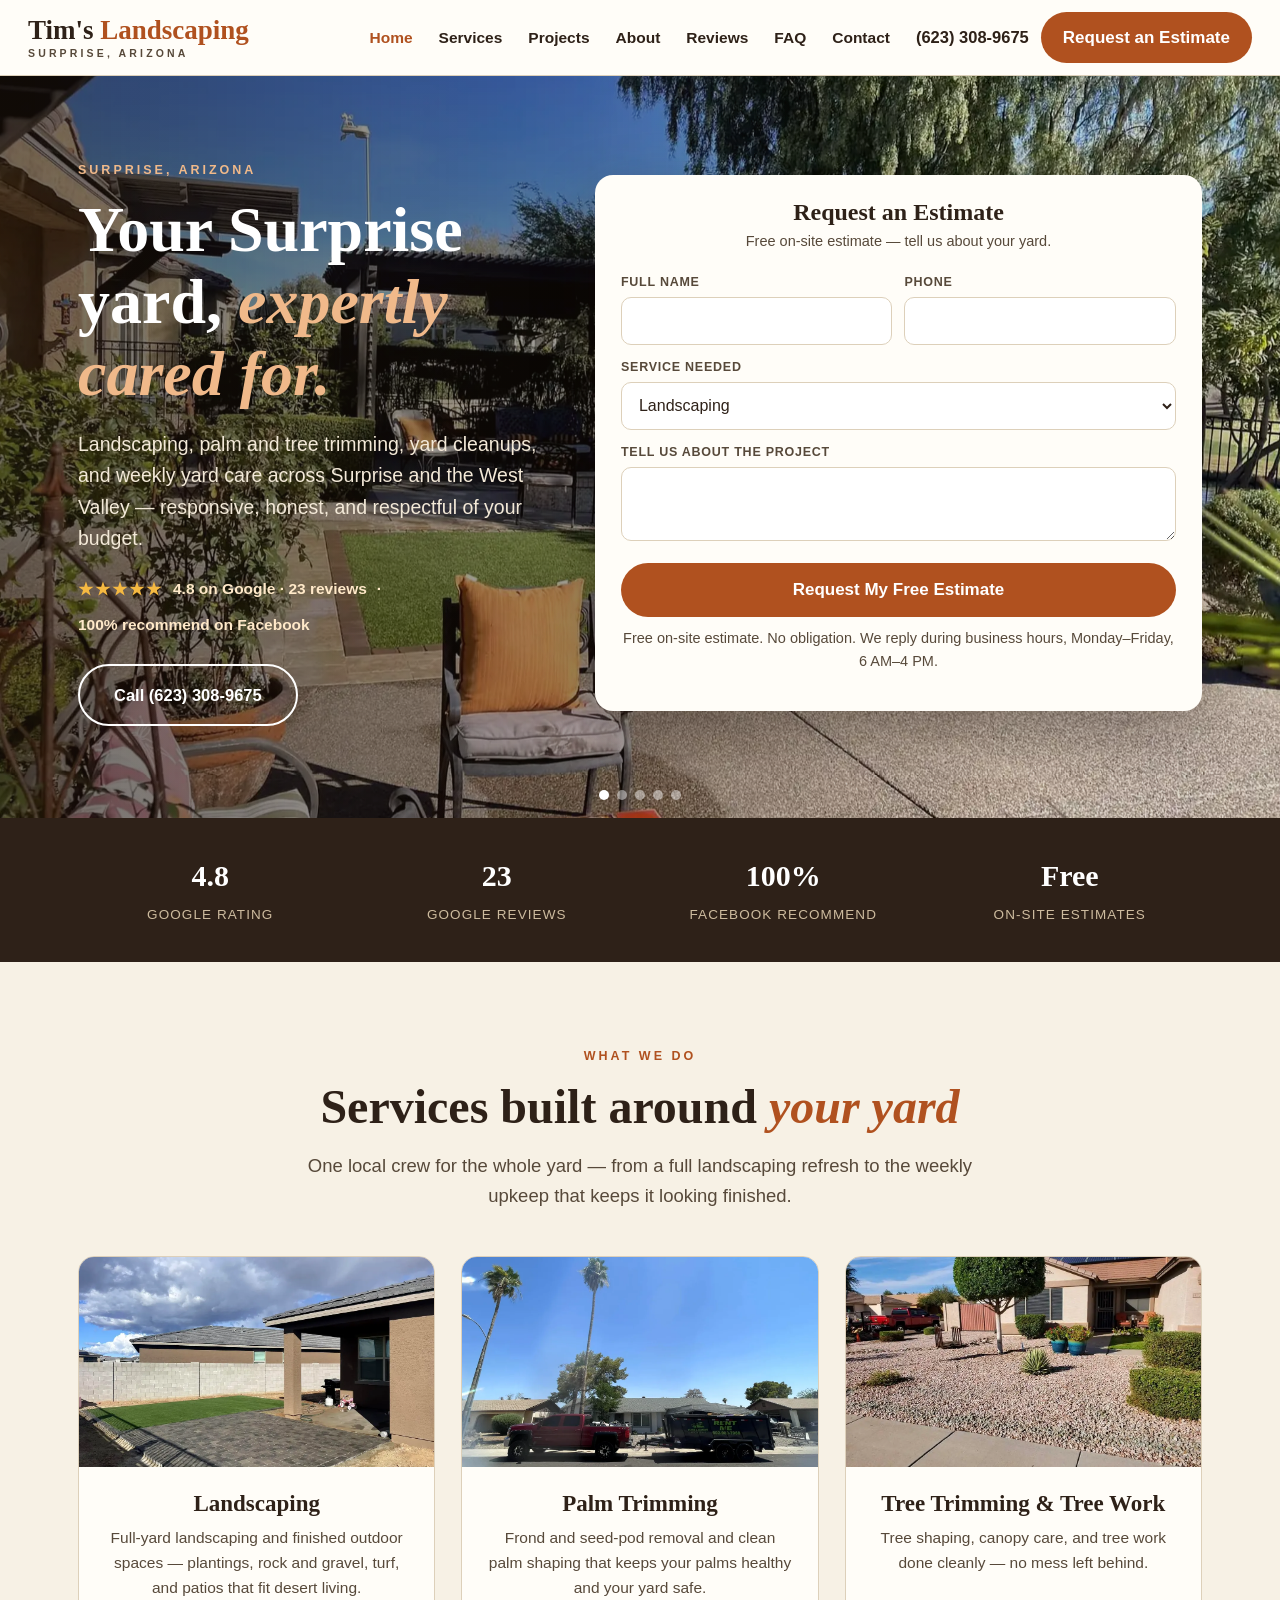
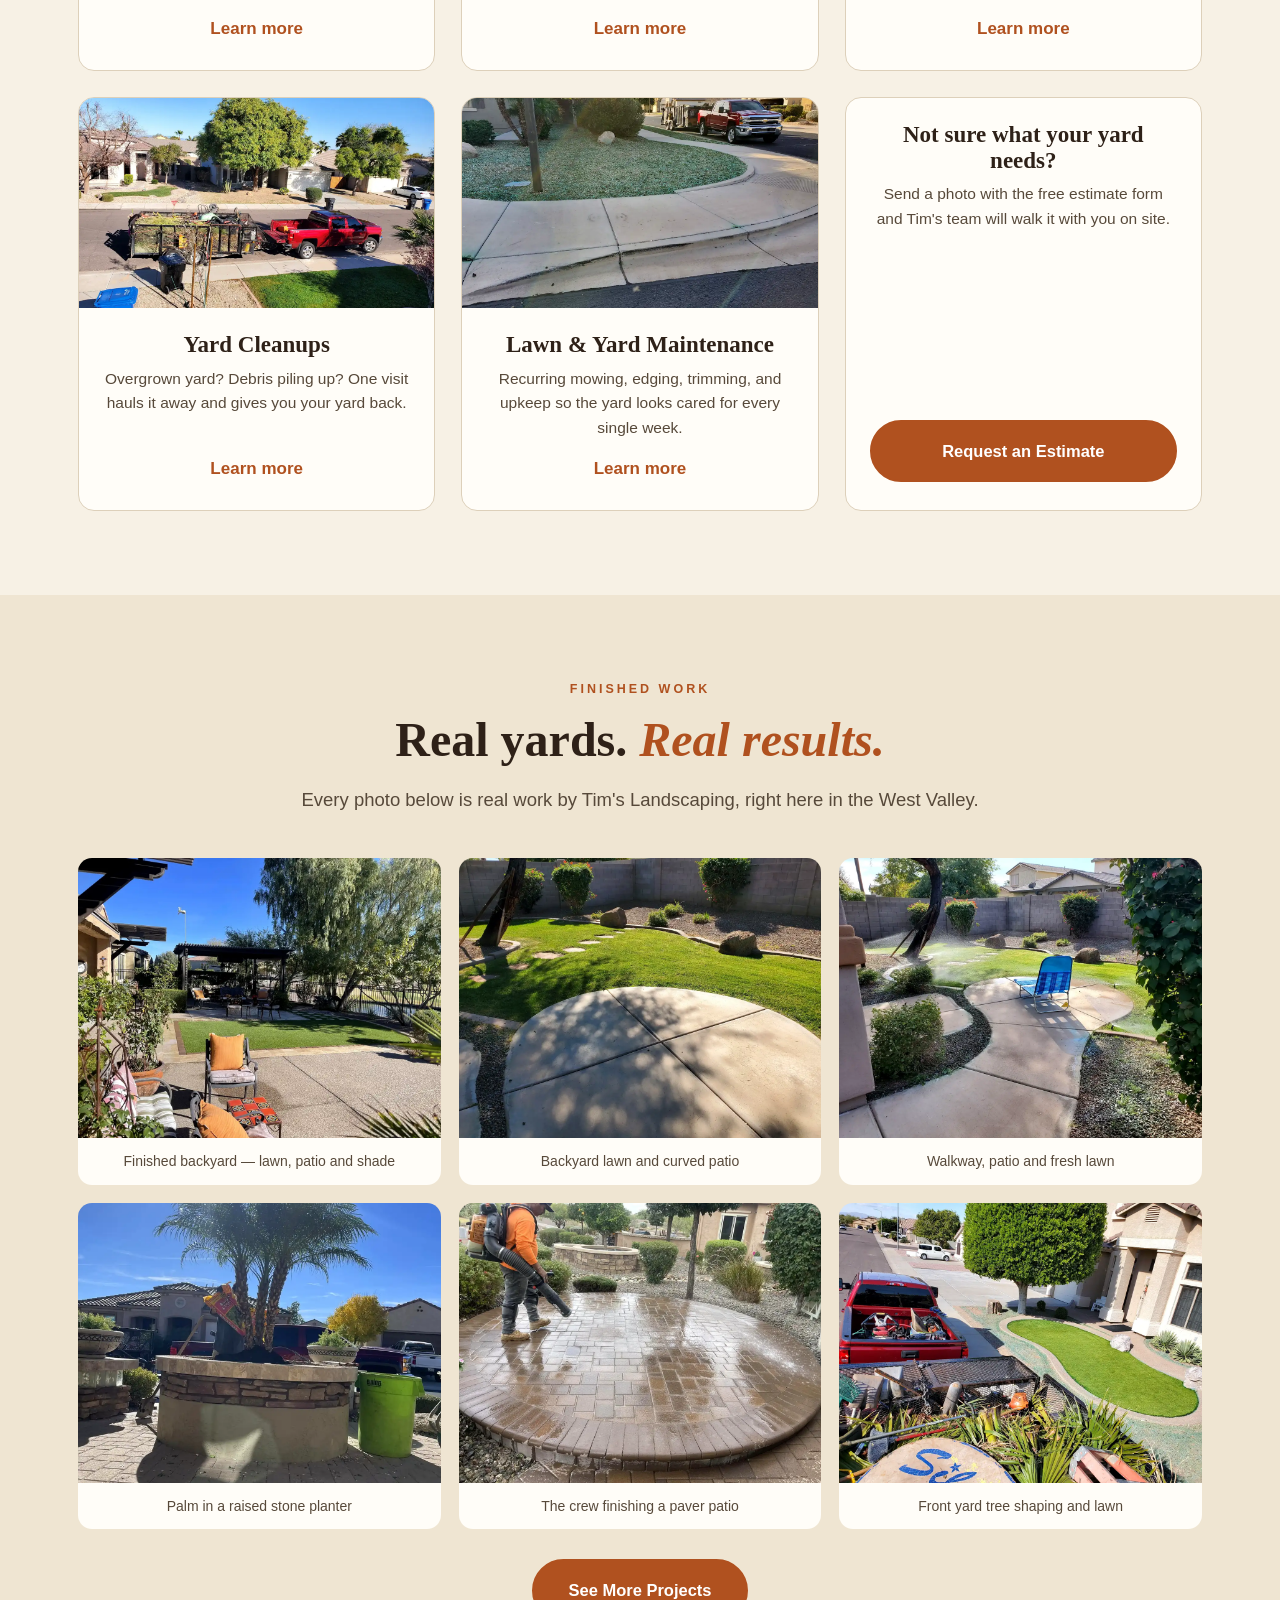
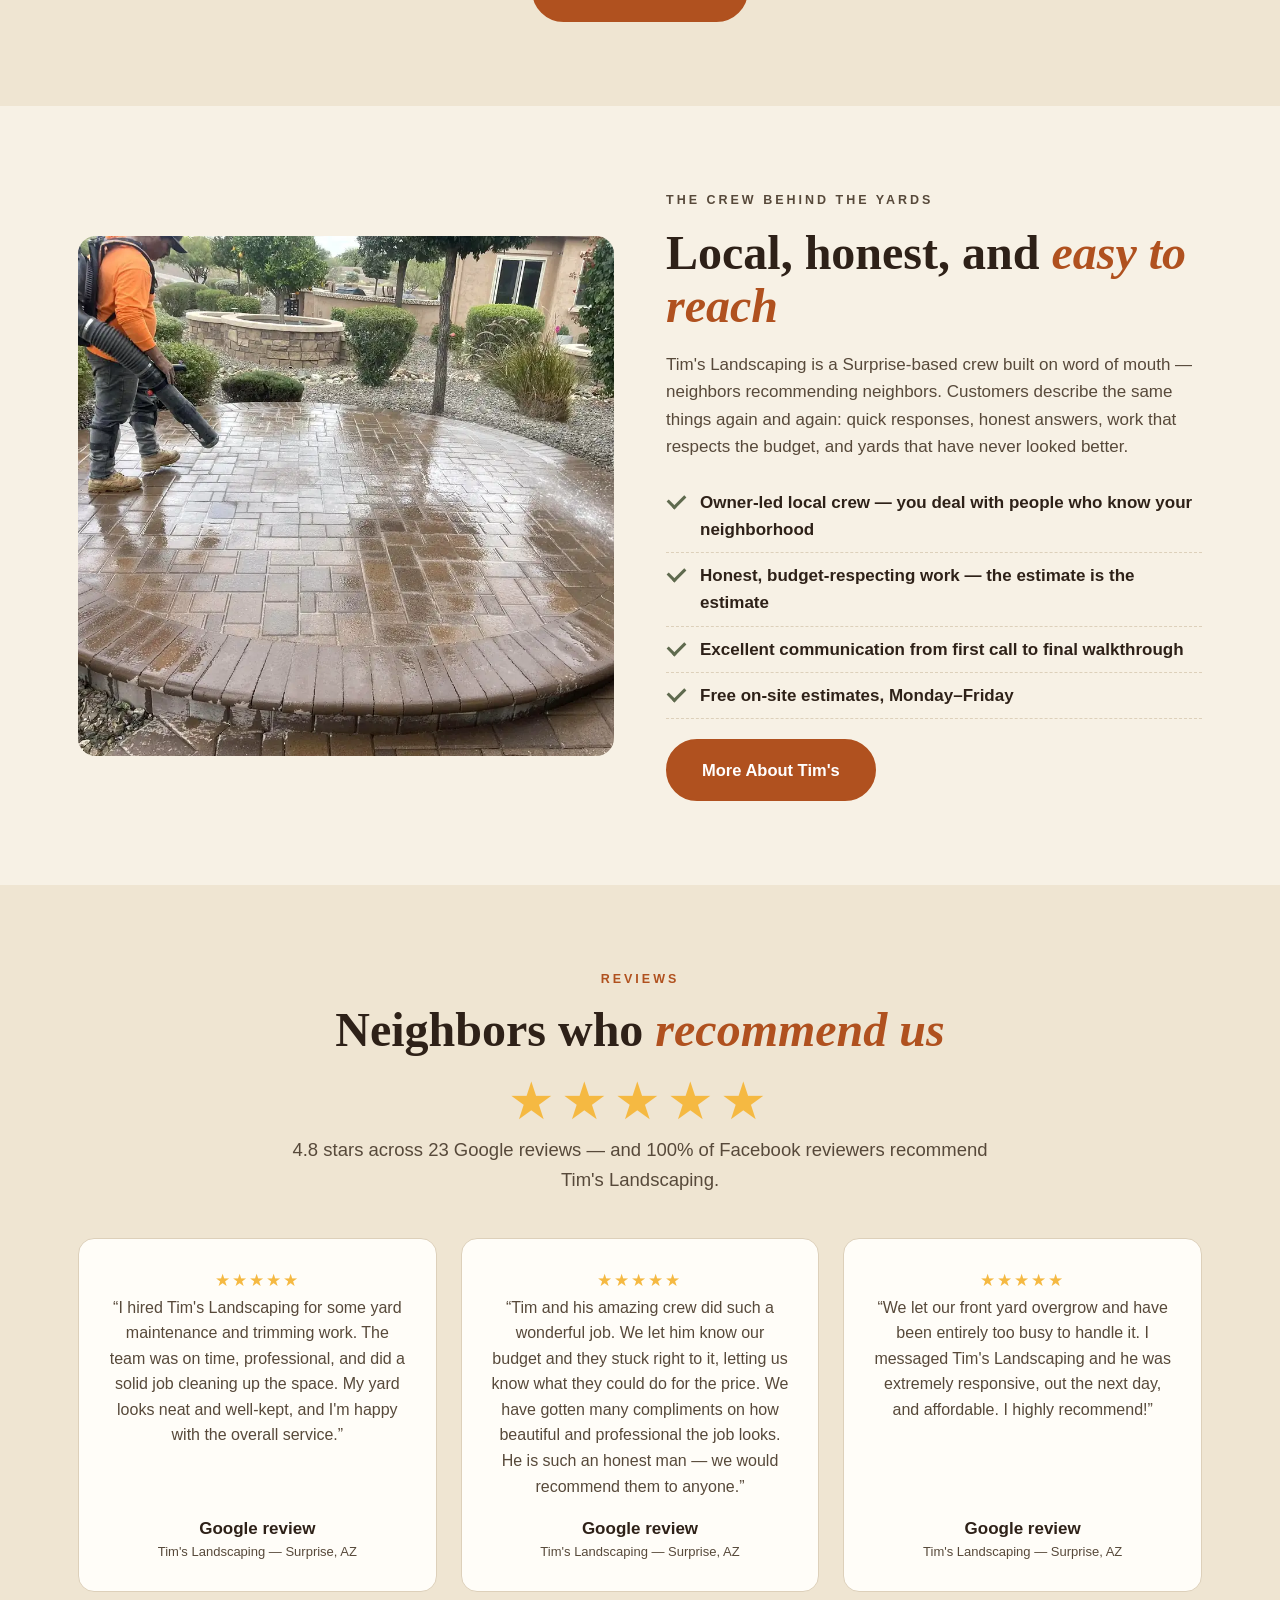
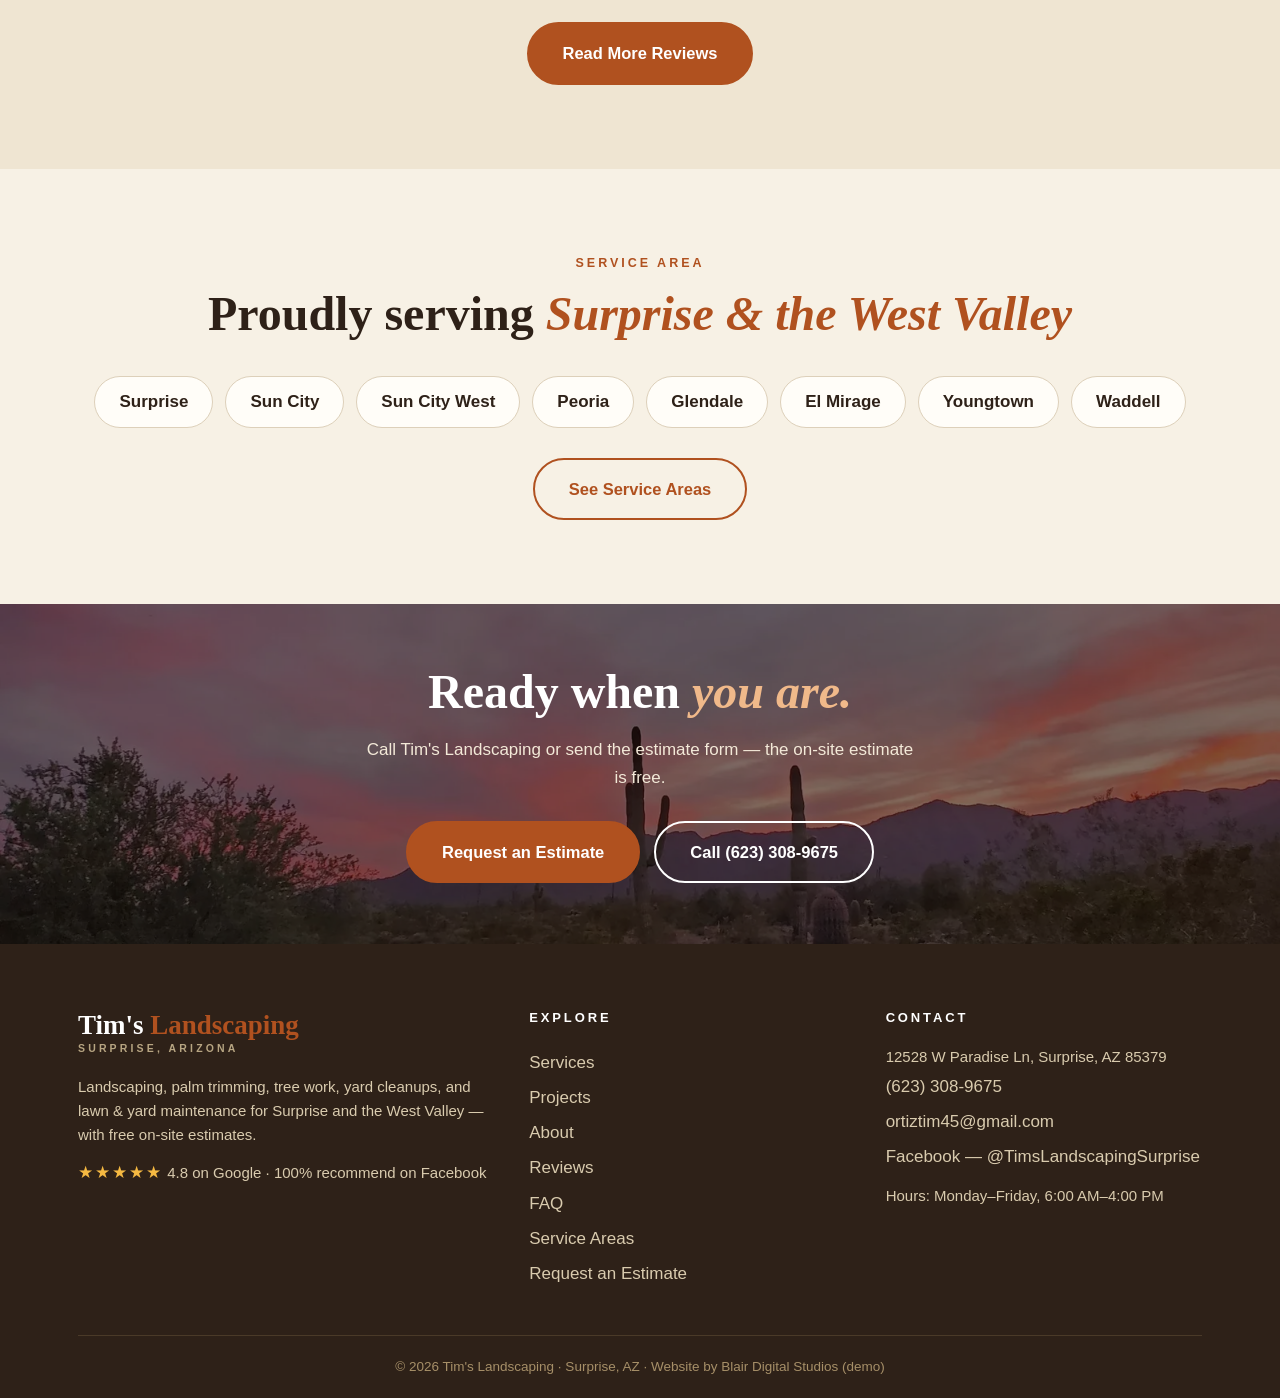
==== commit 56191001: "Hero fix: visible hero photo (mobile photo band), wider/shorter estimate form (4 fields), remove sta" ====
--- a/index.html
+++ b/index.html
@@ -54,18 +54,12 @@
 <div class="proof"><span class="stars">★★★★★</span><span>4.8 on Google · 23 reviews</span><span aria-hidden="true">·</span><span>100% recommend on Facebook</span></div>
 <div class="btnrow" style="justify-content:flex-start;margin-top:26px"><a class="btn ghost" style="color:#fff;border-color:#fff" href="tel:+16233089675">Call (623) 308-9675</a></div>
 </div>
-<div class="estcard"><h3>Request an Estimate</h3><p>Free on-site estimate — tell us about your yard.</p><form class="estform" action="#" method="post" enctype="multipart/form-data" novalidate>
+<div class="estcard"><h3>Request an Estimate</h3><p>Free on-site estimate — tell us about your yard.</p><form class="estform" action="#" method="post" novalidate>
 <div class="fgrid">
 <div><label for="ff-name">Full name</label><input id="ff-name" name="name" type="text" autocomplete="name" required></div>
 <div><label for="ff-phone">Phone</label><input id="ff-phone" name="phone" type="tel" autocomplete="tel" required></div>
-<div class="full"><label for="ff-email">Email (optional)</label><input id="ff-email" name="email" type="email" autocomplete="email"></div>
 <div class="full"><label for="ff-service">Service needed</label><select id="ff-service" name="service"><option>Landscaping</option><option>Palm Trimming</option><option>Tree Trimming &amp; Tree Work</option><option>Yard Cleanup</option><option>Lawn &amp; Yard Maintenance</option><option>Other</option></select></div>
-<div class="full"><label for="ff-addr">Property address</label><input id="ff-addr" name="address" type="text" autocomplete="street-address"></div>
 <div class="full"><label for="ff-desc">Tell us about the project</label><textarea id="ff-desc" name="description"></textarea></div>
-<div><label>Preferred contact</label><div class="radio-row">
-<label><input type="radio" name="contact_pref" value="call" checked> Call me</label>
-<label><input type="radio" name="contact_pref" value="text"> Text me</label></div></div>
-<div><label for="ff-photo">Photo of your yard (optional)</label><input id="ff-photo" name="photo" type="file" accept="image/*"></div>
 </div>
 <button type="submit">Request My Free Estimate</button>
 <div class="formok">Thank you — your request is in. Tim's Landscaping will reach out shortly to schedule your free on-site estimate.</div>
--- a/assets/site.css
+++ b/assets/site.css
@@ -58,10 +58,13 @@
 .hero-slides{position:absolute;inset:0}
 .hero-slides .slide{position:absolute;inset:0;opacity:0;transition:opacity .6s ease}
 .hero-slides .slide.active{opacity:1}
+/* Default-visible fallback: slide 1 is the hero photo even with JS disabled
+   or if the .active class is ever lost — visibility never depends on a script. */
+.hero-slides .slide:first-child{opacity:1}
 .hero-slides img{width:100%;height:100%;object-fit:cover;animation:kenburns 7s ease-out forwards}
 @keyframes kenburns{from{transform:scale(1)}to{transform:scale(1.07)}}
 .hero-shade{position:absolute;inset:0;background:linear-gradient(90deg,rgba(26,17,10,.62) 0%,rgba(26,17,10,.38) 46%,rgba(26,17,10,.12) 78%)}
-.hero-inner{position:relative;z-index:2;display:grid;grid-template-columns:1.05fr .95fr;gap:48px;align-items:center;padding:84px 28px 92px}
+.hero-inner{position:relative;z-index:2;display:grid;grid-template-columns:.88fr 1.12fr;gap:40px;align-items:center;padding:84px 28px 92px}
 .hero h1{color:#fff;font-size:clamp(40px,5.2vw,64px);animation:rise .8s ease both}
 .hero h1 em{color:#f0b98a}
 .hero .sub{font-size:19.5px;color:#f3e9d8;margin:20px 0 8px;max-width:520px;animation:rise .8s .12s ease both}
@@ -73,7 +76,7 @@
 .hero-dots button.on{background:#fff}
 
 /* ---------- estimate form ---------- */
-.estcard{background:var(--white);border-radius:18px;padding:28px 28px 24px;box-shadow:0 24px 60px rgba(20,12,5,.35);color:var(--ink);animation:rise .8s .18s ease both}
+.estcard{background:var(--white);border-radius:18px;padding:24px 26px 20px;box-shadow:0 24px 60px rgba(20,12,5,.35);color:var(--ink);animation:rise .8s .18s ease both}
 .estcard h3{font-size:24px;text-align:center;margin-bottom:4px}
 .estcard p{font-size:14.5px;color:var(--ink2);text-align:center;margin-bottom:18px}
 .fgrid{display:grid;grid-template-columns:1fr 1fr;gap:12px}
@@ -176,11 +179,20 @@
   .hbar{display:grid;grid-template-columns:46px 1fr 46px;align-items:center;padding:10px 16px;gap:0}
   .burger{display:block;justify-self:start}
   .wordmark{justify-self:center;text-align:center;font-size:24px}
-  .hero-inner{grid-template-columns:1fr;padding:58px 28px 76px;gap:34px}
+  .hero-inner{grid-template-columns:1fr;padding:34px 20px 52px;gap:22px}
+  /* Mobile hero: the photo becomes a fixed-proportion band at the very top of
+     the hero instead of a cover layer stretched over the whole (very tall)
+     hero, which cropped the 4:3 photo into an unrecognizable dark slice.
+     Headline, proof and the estimate card follow on the ink background. */
+  .hero-slides{position:relative;height:300px}
+  .hero-dots{top:264px;bottom:auto}
+  .hero h1{font-size:34px}
+  .hero .sub{font-size:17px;margin-top:14px}
+  .hero .btnrow{display:none}
   .hero .eyebrow{text-align:center !important}
   .hero h1,.hero .sub{text-align:center;margin-left:auto;margin-right:auto}
   .hero .proof{justify-content:center;text-align:center}
-  .hero-shade{background:linear-gradient(180deg,rgba(26,17,10,.66),rgba(26,17,10,.45))}
+  .hero-shade{display:none}
   .split{grid-template-columns:1fr}
   .split .txt h2,.split .txt .eyebrow{text-align:center}
   .trust .wrap{grid-template-columns:repeat(2,1fr)}
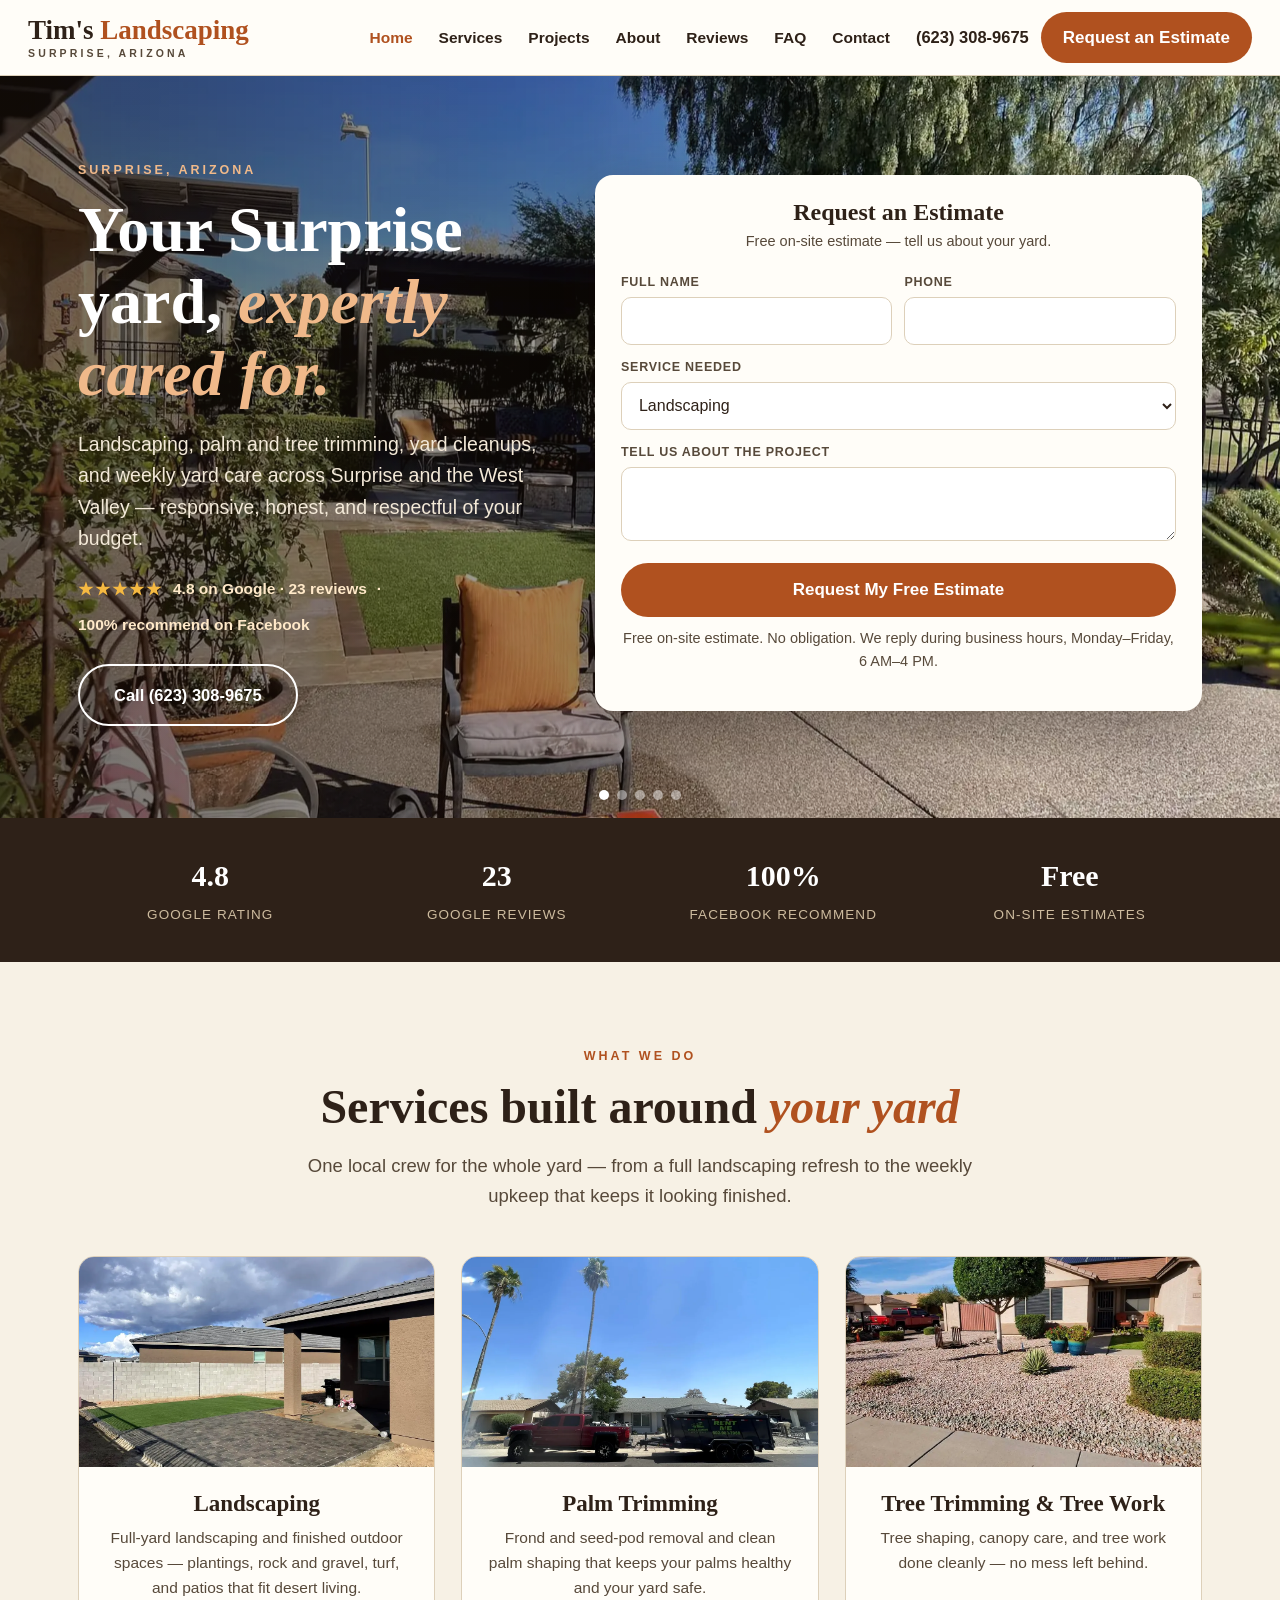
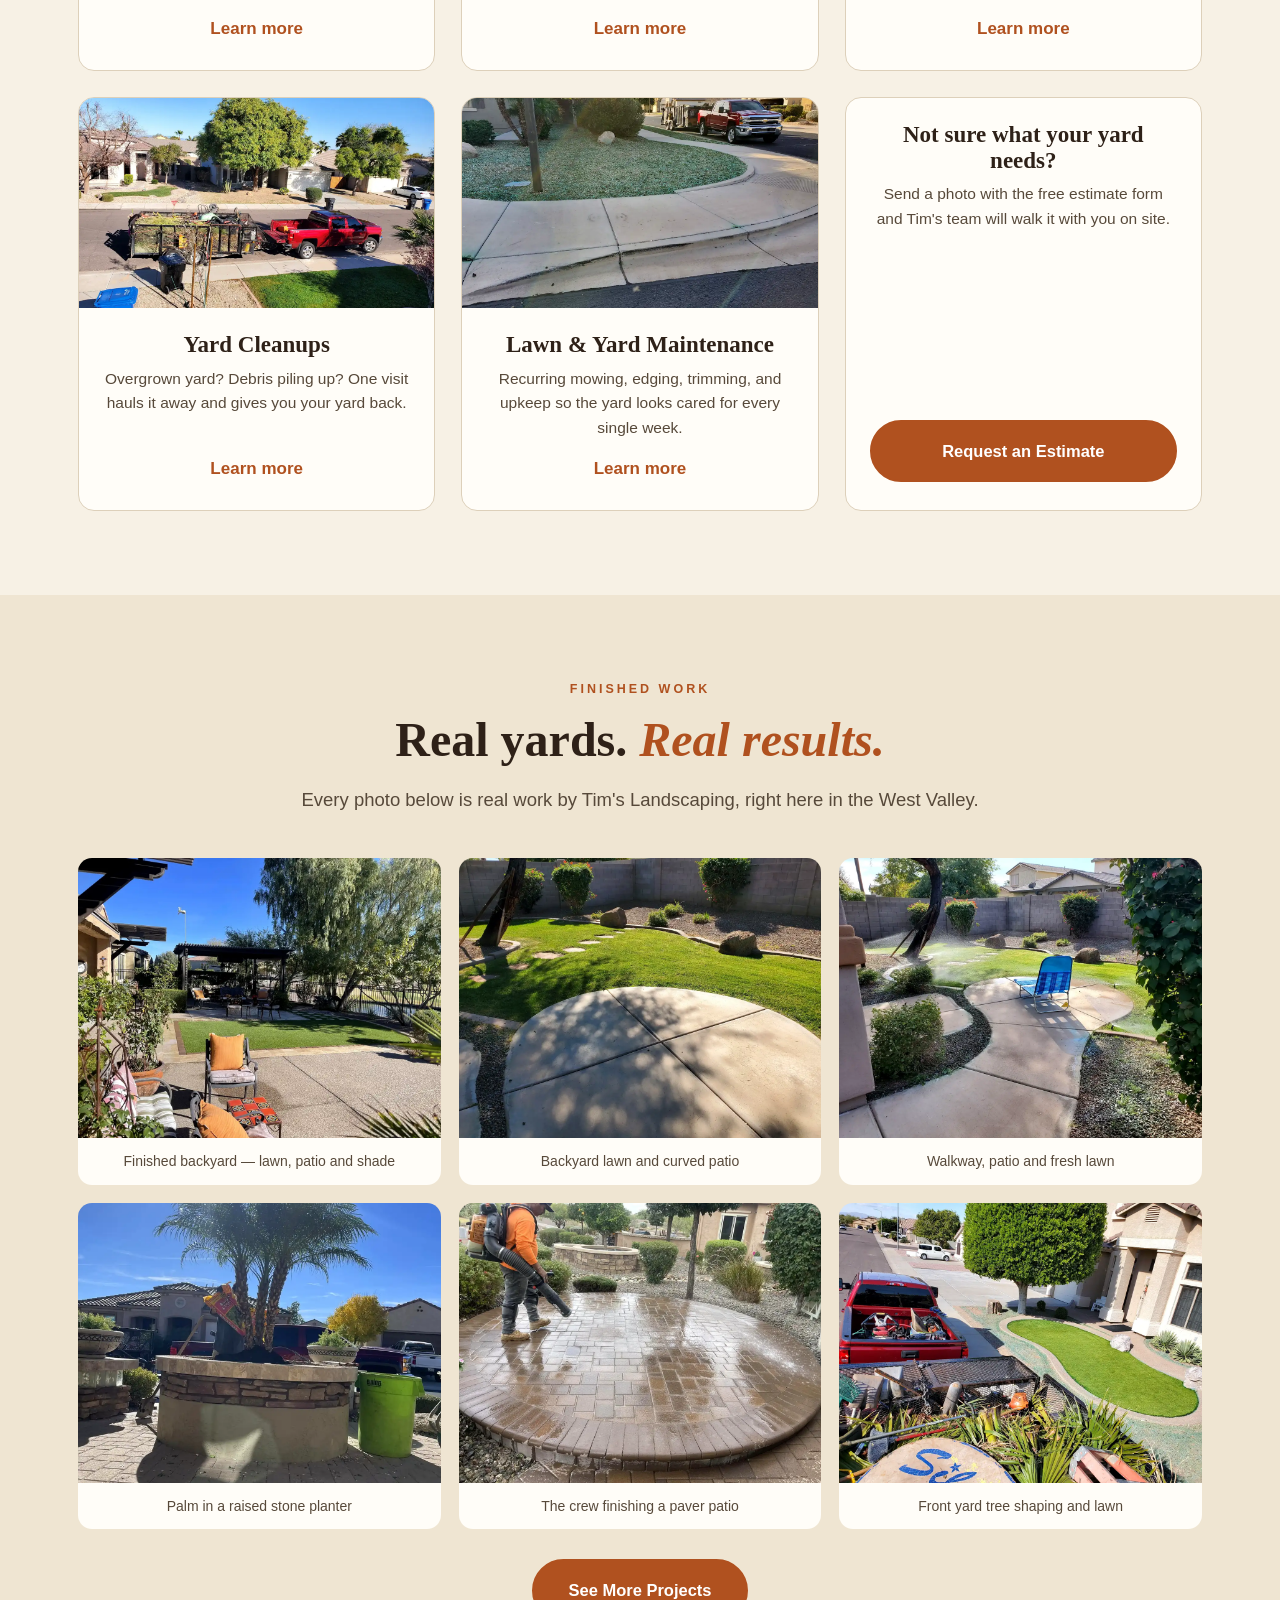
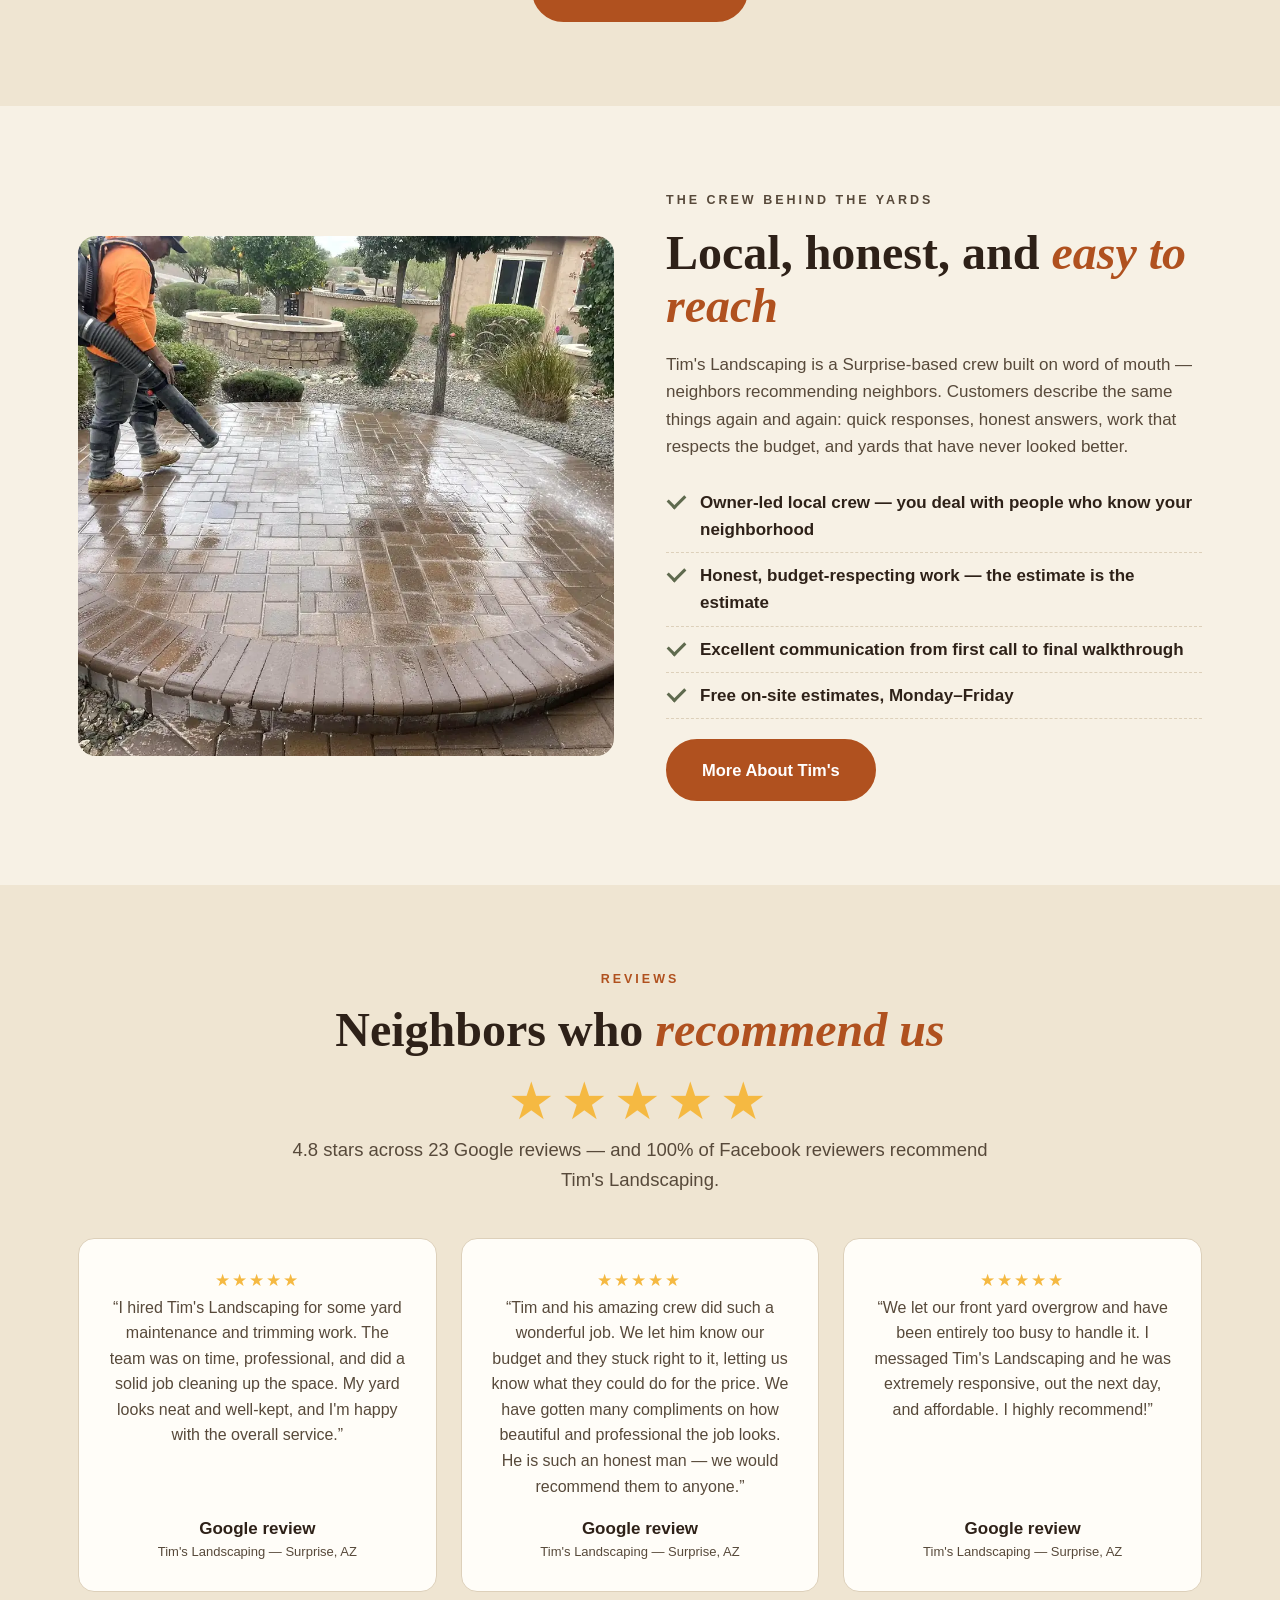
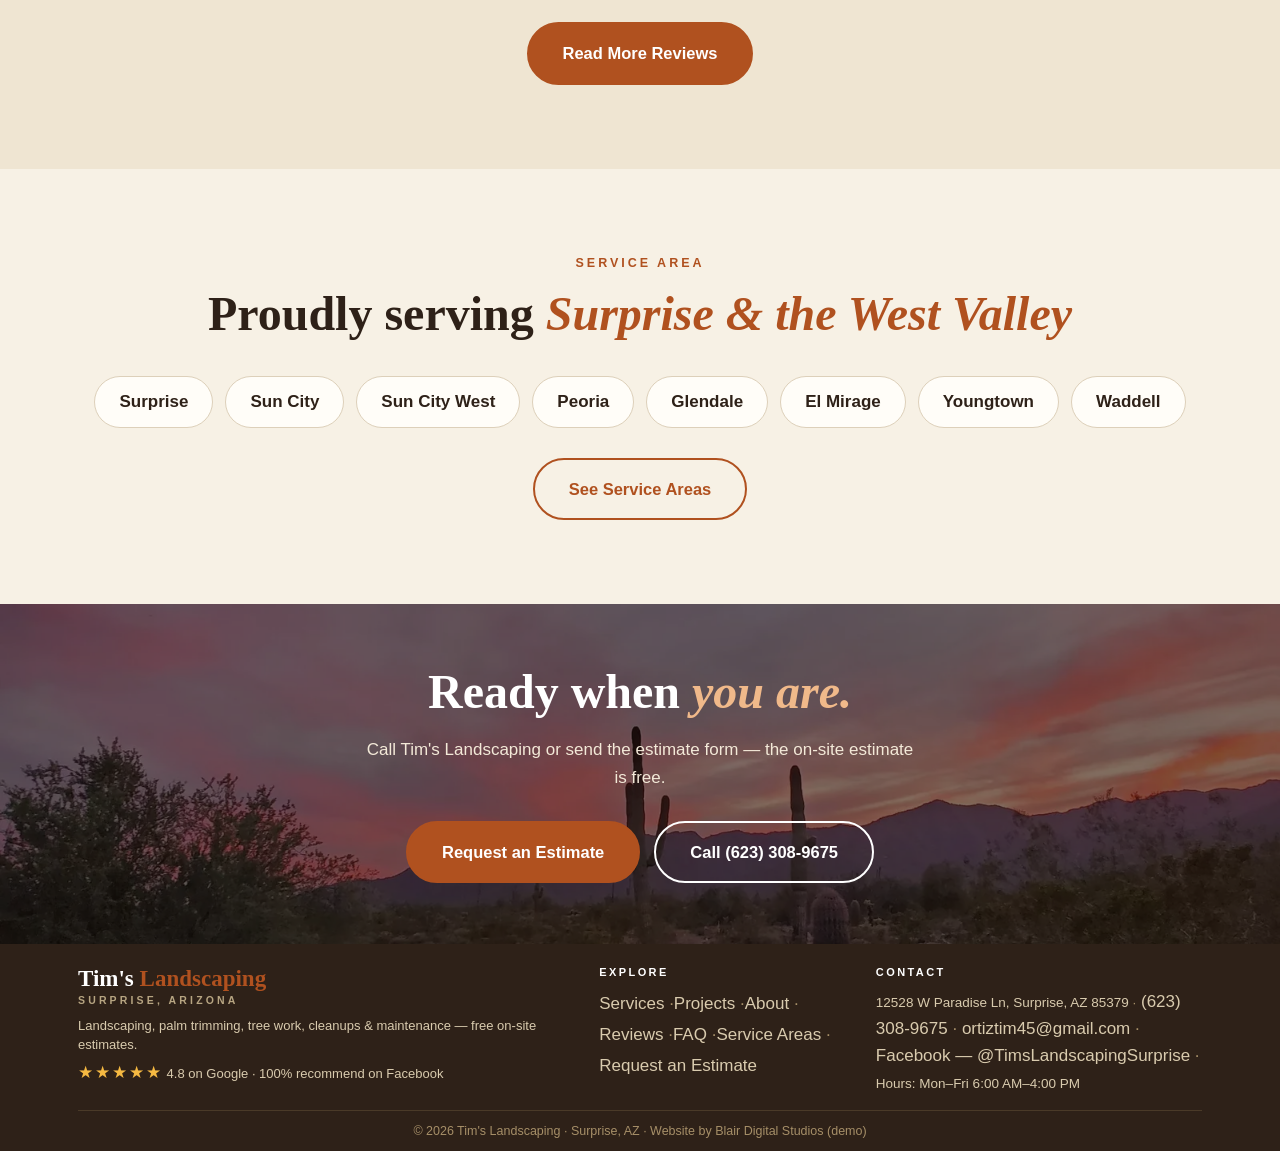
==== commit 4fe9a9d4: "Compact footer text on home page: one-line blurb, ratings and hours" ====
--- a/index.html
+++ b/index.html
@@ -143,8 +143,8 @@
 <div class="fgrid2">
 <div>
 <a class="wordmark" href="./">Tim's <span>Landscaping</span><small>Surprise, Arizona</small></a>
-<p style="margin-top:18px">Landscaping, palm trimming, tree work, yard cleanups, and lawn &amp; yard maintenance for Surprise and the West Valley — with free on-site estimates.</p>
-<p style="margin-top:12px"><span class="stars">★★★★★</span> 4.8 on Google · 100% recommend on Facebook</p>
+<p class="ftag">Landscaping, palm trimming, tree work, cleanups &amp; maintenance — free on-site estimates.</p>
+<p class="frate"><span class="stars">★★★★★</span> 4.8 on Google · 100% recommend on Facebook</p>
 </div>
 <div>
 <h4>Explore</h4>
@@ -157,7 +157,7 @@
 <a href="tel:+16233089675">(623) 308-9675</a>
 <a href="mailto:ortiztim45@gmail.com">ortiztim45@gmail.com</a>
 <a href="https://www.facebook.com/TimsLandscapingSurprise" rel="noopener">Facebook — @TimsLandscapingSurprise</a>
-<p style="margin-top:10px">Hours: Monday–Friday, 6:00 AM–4:00 PM</p>
+<p>Hours: Mon–Fri 6:00 AM–4:00 PM</p>
 </div>
 </div>
 <div class="fbottom">© 2026 Tim's Landscaping · Surprise, AZ · Website by Blair Digital Studios (demo)</div>
@@ -165,18 +165,8 @@
 </footer>
 <script src="assets/site.js"></script>
 
-<!-- ============================================================
-     BLAIR CHAT + VOICE WIDGET SLOT — Tim's Landscaping
-     Same LeadConnector all-in-one embed pattern as the Lopez demo:
-       <script src="https://widgets.leadconnectorhq.com/loader.js"
-               data-resources-url="https://widgets.leadconnectorhq.com/chat-widget/loader.js"
-               data-widget-id="WIDGET_ID"></script>
-     STATUS: NOT LIVE. Tim's HighLevel sub-account and widget are a
-     follow-on step; uncomment the script tag below and replace
-     TIMS_WIDGET_ID_PENDING with the issued widget ID to activate.
-     Do not treat this slot as a working agent.
-<script src="https://widgets.leadconnectorhq.com/loader.js" data-resources-url="https://widgets.leadconnectorhq.com/chat-widget/loader.js" data-widget-id="TIMS_WIDGET_ID_PENDING"></script>
-============================================================ -->
+<!-- Blair chat widget — Tim's Landscaping Assistant (HighLevel, live) -->
+<script src="https://widgets.leadconnectorhq.com/loader.js" data-resources-url="https://widgets.leadconnectorhq.com/chat-widget/loader.js" data-widget-id="6af6401a0fbf641fd173fe3a"></script>
 
-</body>
+<!-- Blair voice widget - Tim's Landscape Concierge Voice AI (HighLevel, live) --> <script src="https://widgets.leadconnectorhq.com/loader.js" data-resources-url="https://widgets.leadconnectorhq.com/chat-widget/loader.js" data-widget-id="6af6751390f7860d291fcf7d"></script> </body>
 </html>
--- a/assets/site.css
+++ b/assets/site.css
@@ -155,15 +155,15 @@
 .pagehero p{color:#e9dcc4;max-width:660px;margin:16px auto 0;font-size:18.5px}
 
 /* ---------- footer ---------- */
-footer{background:var(--ink);color:#d9cbae;padding:64px 0 0}
-.fgrid2{display:grid;grid-template-columns:1.3fr 1fr 1fr;gap:40px;padding-bottom:44px}
-footer .wordmark{color:#fff}
+footer{background:var(--ink);color:#d9cbae;padding:20px 0 0}
+.fgrid2{display:grid;grid-template-columns:1.5fr .75fr 1fr;gap:20px 32px;align-items:start;padding-bottom:14px} footer .ftag,footer .frate{font-size:13px;line-height:1.45;margin:0} footer .ftag{margin-top:8px} footer .frate{margin-top:6px} .fgrid2>div:nth-child(2) a{display:inline-block;padding:2px 0} .fgrid2>div:nth-child(2) a:not(:last-child)::after{content:" \00b7 ";color:#a68f68} .fgrid2>div:last-child p,.fgrid2>div:last-child a{display:inline;padding:0} .fgrid2>div:last-child p:not(:last-child)::after,.fgrid2>div:last-child a:not(:last-child)::after{content:" \00b7 ";color:#a68f68}
+footer .wordmark{color:#fff;font-size:23px;line-height:1.1}
 footer .wordmark small{color:#b7a582}
-footer h4{font-family:var(--sans);font-size:13px;letter-spacing:.22em;text-transform:uppercase;color:#fff;margin-bottom:16px}
-footer a{color:#d9cbae;display:block;padding:4px 0}
+footer h4{font-family:var(--sans);font-size:11px;letter-spacing:.22em;text-transform:uppercase;color:#fff;margin-bottom:6px}
+footer a{color:#d9cbae;display:block;padding:2px 0}
 footer a:hover{color:#fff}
-footer p{font-size:15px}
-.fbottom{border-top:1px solid #4a3a28;padding:20px 0;text-align:center;font-size:13.5px;color:#a68f68}
+footer p{font-size:13.5px;line-height:1.45}
+.fbottom{border-top:1px solid #4a3a28;padding:10px 0;text-align:center;font-size:12.5px;color:#a68f68}
 
 /* ---------- sticky mobile call bar ---------- */
 .callbar{display:none}
@@ -196,14 +196,14 @@
   .split{grid-template-columns:1fr}
   .split .txt h2,.split .txt .eyebrow{text-align:center}
   .trust .wrap{grid-template-columns:repeat(2,1fr)}
-  .fgrid2{grid-template-columns:1fr;text-align:center}
+  .fgrid2{grid-template-columns:1fr;gap:14px;text-align:center;padding-bottom:14px}
   footer a{text-align:center}
   .fgrid{grid-template-columns:1fr}
   .callbar{display:flex;position:fixed;left:0;right:0;bottom:0;z-index:90;background:var(--white);border-top:1px solid var(--line);padding:10px 14px calc(10px + env(safe-area-inset-bottom));gap:10px}
   .callbar a{flex:1;text-align:center;font-weight:800;border-radius:999px;padding:14px 8px;font-size:16px}
   .callbar .c1{background:var(--paper2);color:var(--ink);border:1.5px solid var(--line)}
   .callbar .c2{background:var(--clay);color:#fff}
-  body{padding-bottom:72px}
+  body{padding-bottom:150px}
   .gal{grid-template-columns:1fr}
   .gal img{height:250px}
 }
@@ -212,3 +212,32 @@
   .hero h1,.hero .sub,.hero .proof,.estcard{animation:none}
   html{scroll-behavior:auto}
 }
+
+/* ---------- widget stacking (Emmanuel standard) ---------- */
+/* Chat bubble stays at the bottom-right corner; the voice widget
+   (Tim's Landscape Concierge Widget, 6af6751390f7860d291fcf7d) sits
+   directly above it as one corner unit. The HighLevel loader creates
+   a <chat-widget> element per widget and assigns its widgetId as a
+   JS property, not as a widget-id attribute, and the two hosts are
+   appended in a load-order race, so CSS alone cannot tell voice from
+   chat: nth-of-type flips between loads and the widget-id attribute
+   selector never matches. assets/site.js identifies the voice widget
+   by its widgetId and tags it data-voice-widget; this rule lifts
+   only the tagged host. The host is display:contents by default, so
+   it first needs a fixed box; the transform on that box makes it
+   the containing block for the fixed launcher inside the widget's
+   shadow DOM. Lift = one bubble (~60px) + ~16px gap. */
+chat-widget[data-voice-widget]{display:block!important;position:fixed!important;right:0!important;bottom:0!important;transform:translateY(-76px)!important}
+
+
+
+
+
+
+
+
+
+
+
+
+
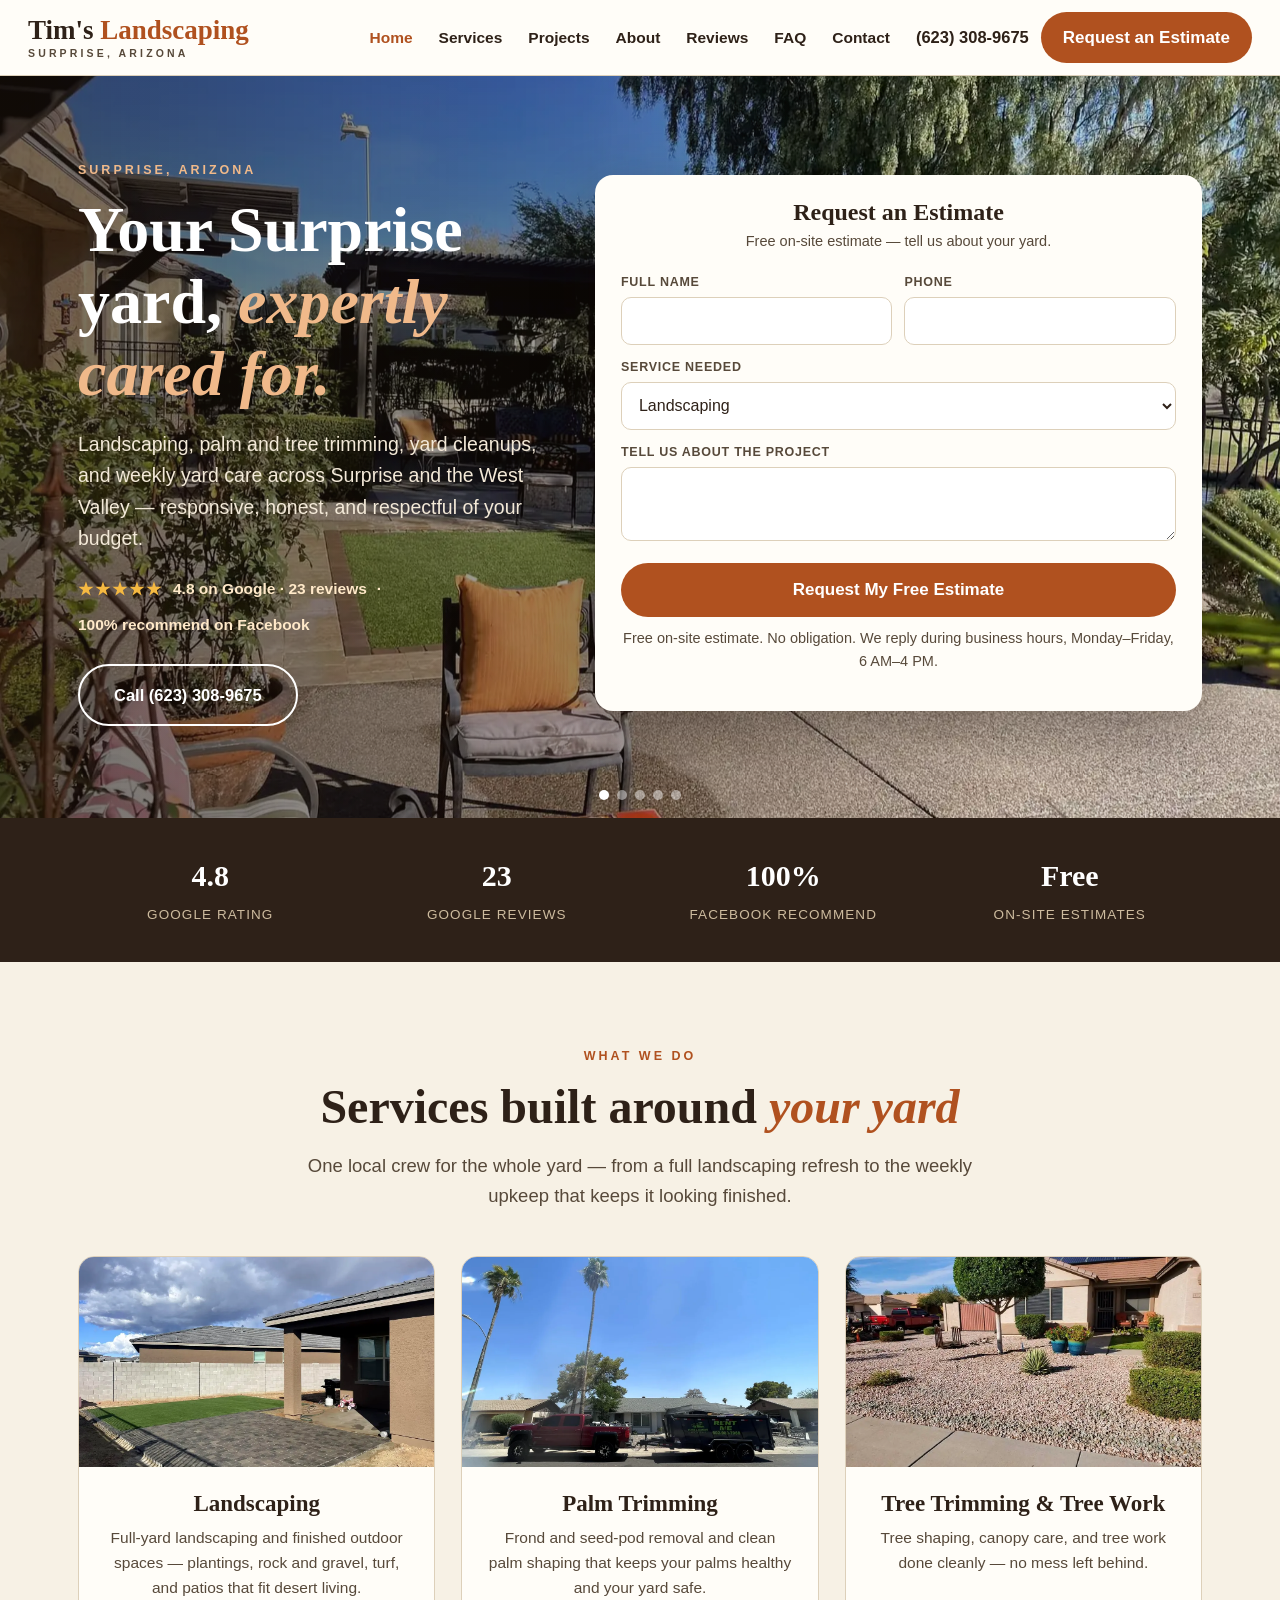
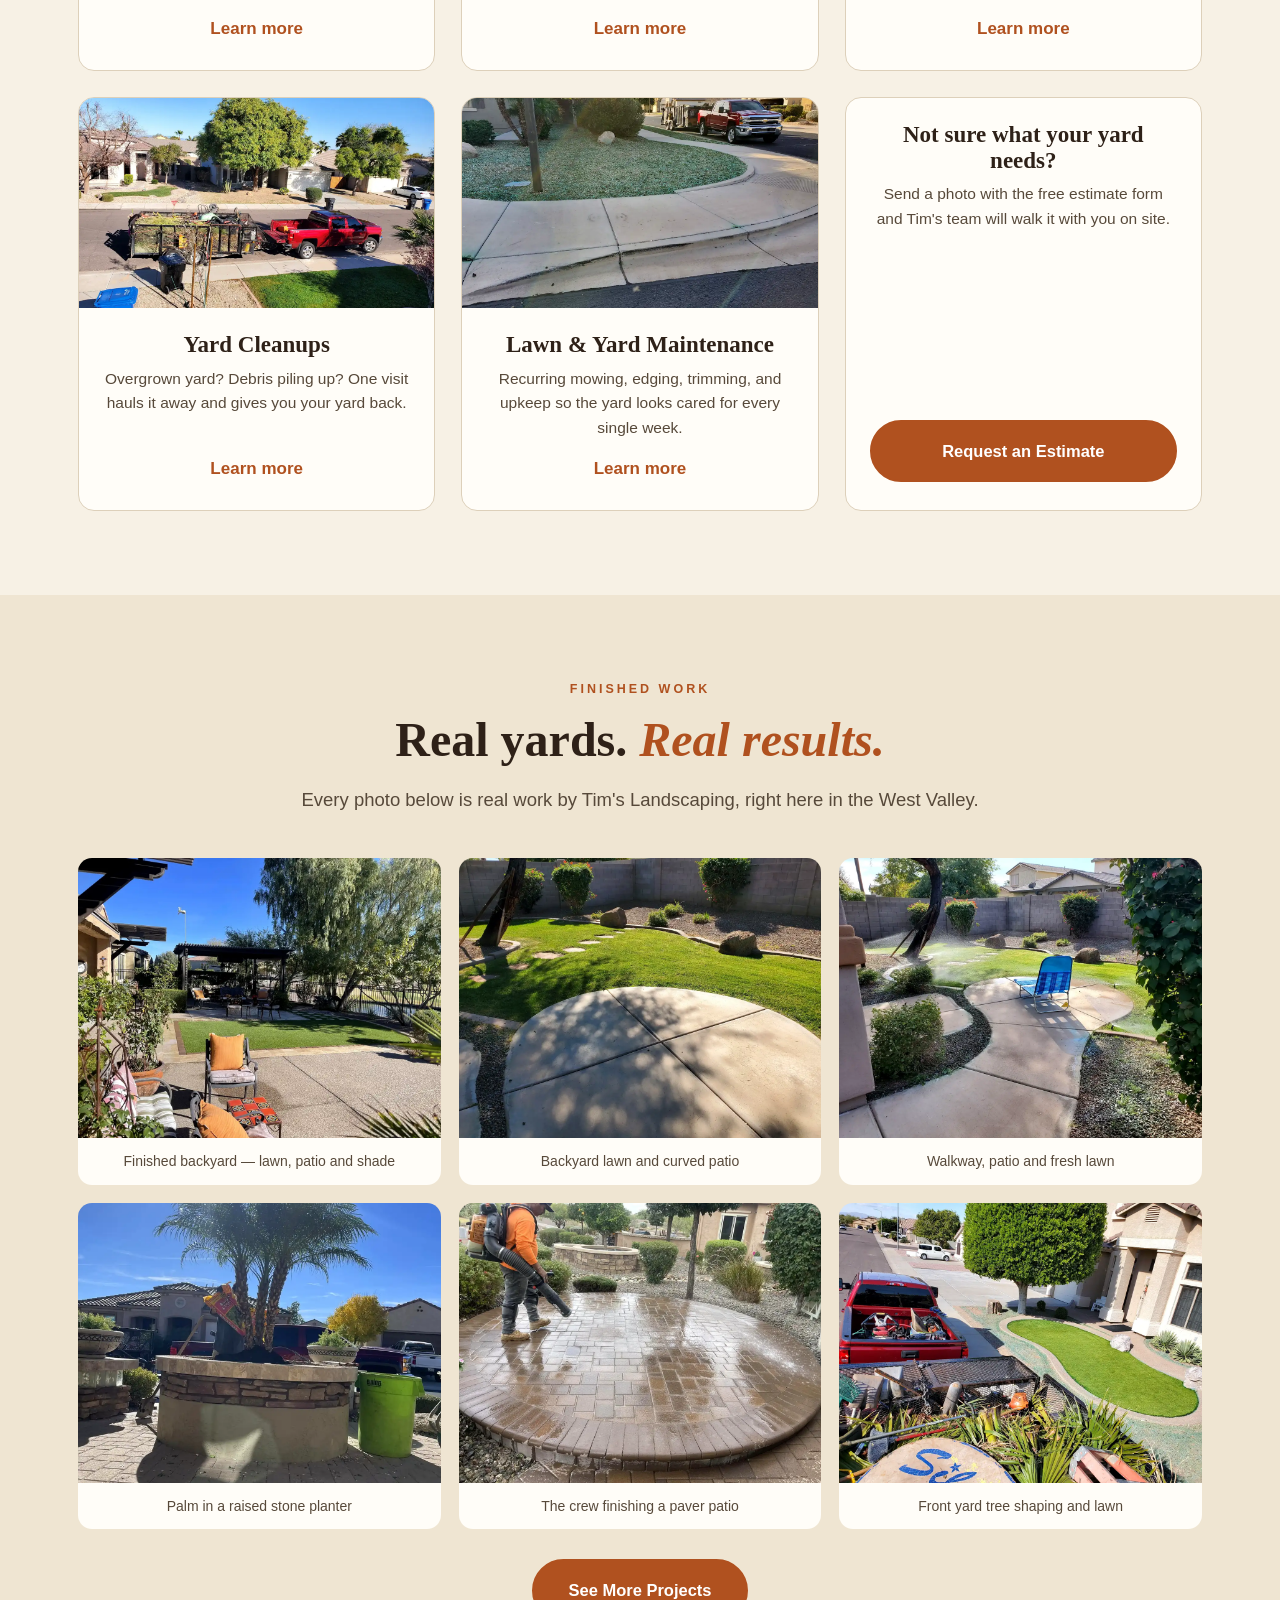
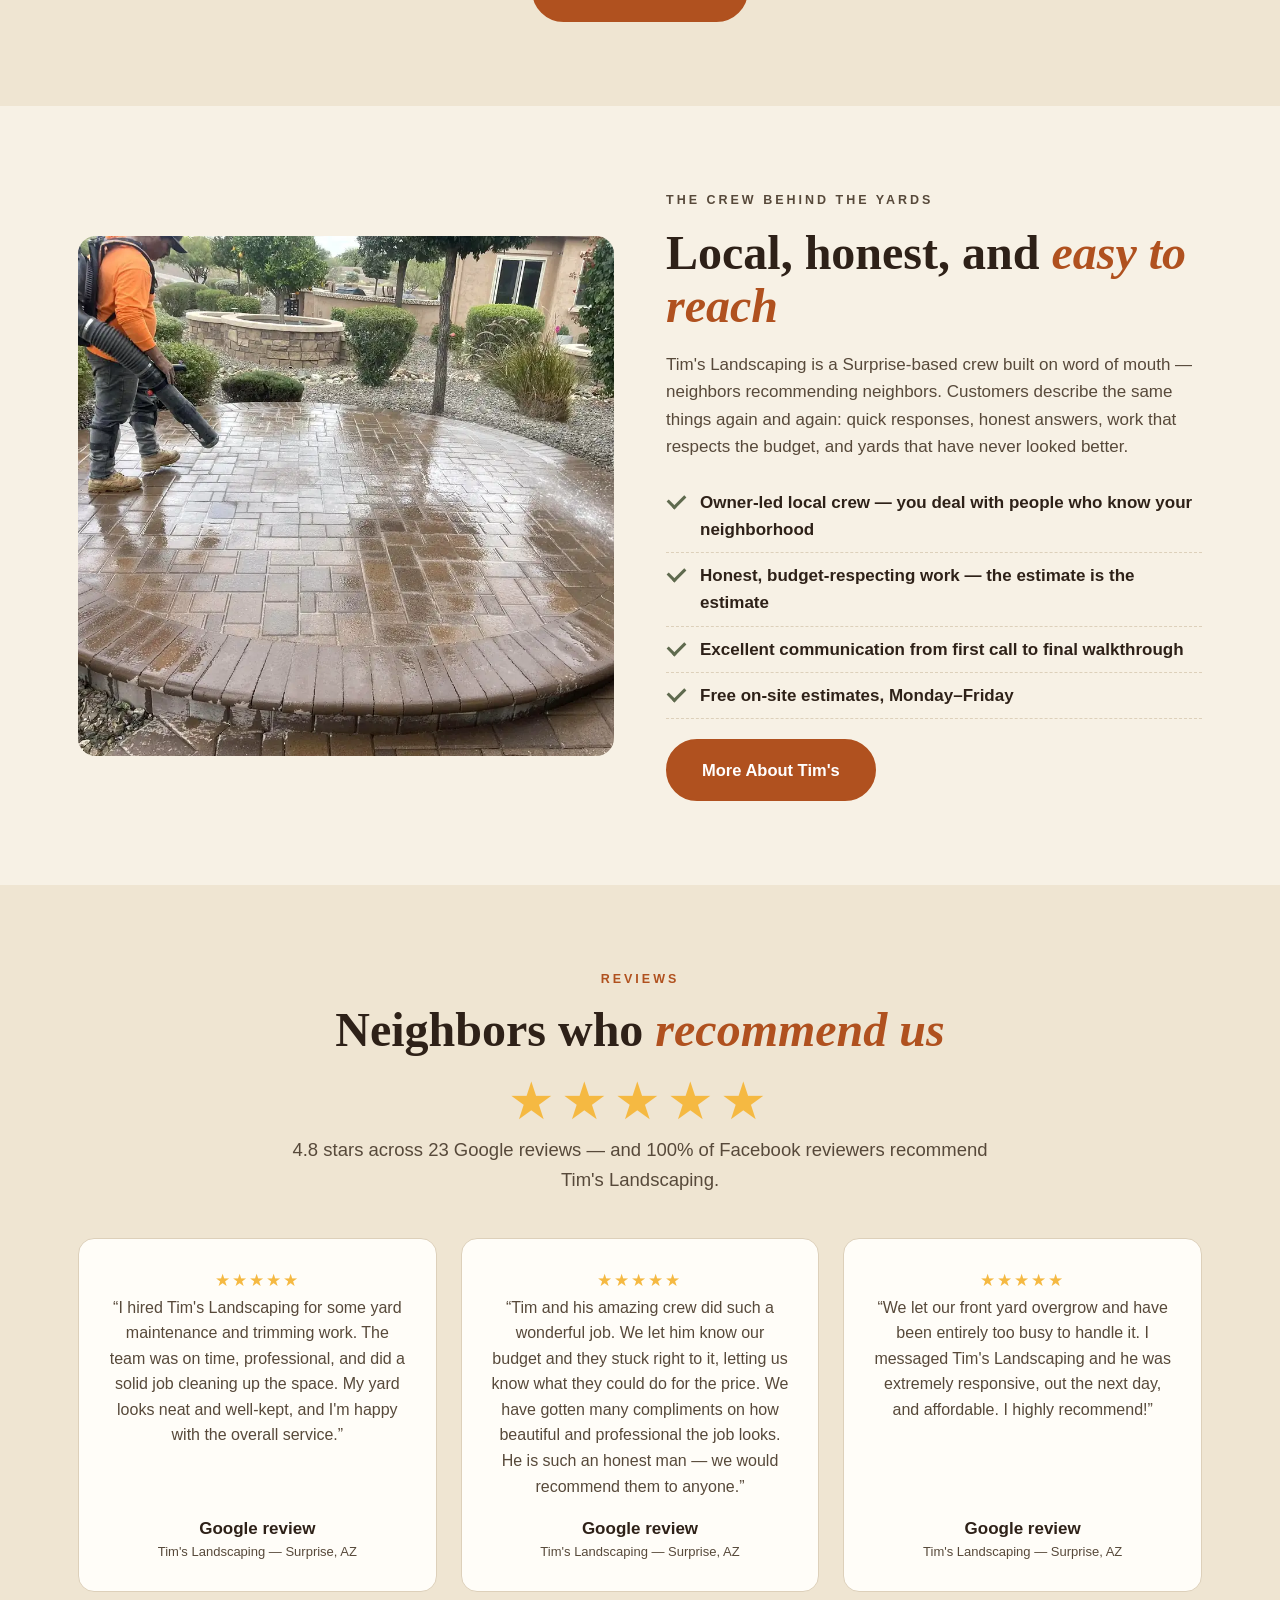
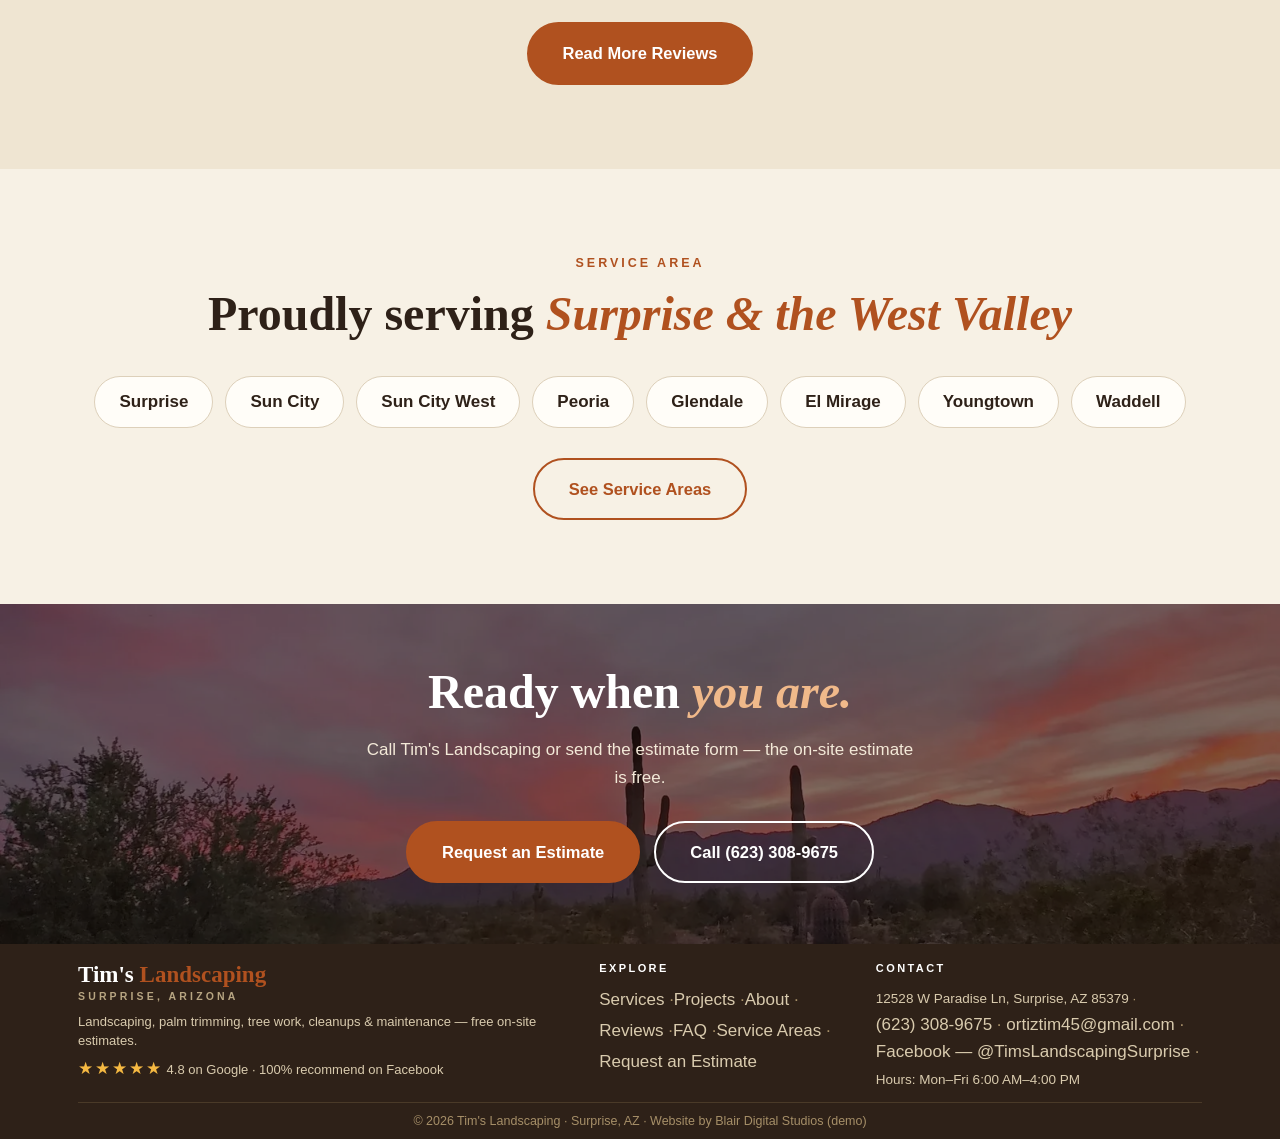
==== commit b53ac7aa: "Remove chat widget embed from homepage; keep voice widget only Chat widget un-embedded from the webs" ====
--- a/index.html
+++ b/index.html
@@ -165,8 +165,7 @@
 </footer>
 <script src="assets/site.js"></script>
 
-<!-- Blair chat widget — Tim's Landscaping Assistant (HighLevel, live) -->
-<script src="https://widgets.leadconnectorhq.com/loader.js" data-resources-url="https://widgets.leadconnectorhq.com/chat-widget/loader.js" data-widget-id="6af6401a0fbf641fd173fe3a"></script>
+
 
 <!-- Blair voice widget - Tim's Landscape Concierge Voice AI (HighLevel, live) --> <script src="https://widgets.leadconnectorhq.com/loader.js" data-resources-url="https://widgets.leadconnectorhq.com/chat-widget/loader.js" data-widget-id="6af6751390f7860d291fcf7d"></script> </body>
 </html>
--- a/assets/site.css
+++ b/assets/site.css
@@ -155,15 +155,15 @@
 .pagehero p{color:#e9dcc4;max-width:660px;margin:16px auto 0;font-size:18.5px}
 
 /* ---------- footer ---------- */
-footer{background:var(--ink);color:#d9cbae;padding:20px 0 0}
-.fgrid2{display:grid;grid-template-columns:1.5fr .75fr 1fr;gap:20px 32px;align-items:start;padding-bottom:14px} footer .ftag,footer .frate{font-size:13px;line-height:1.45;margin:0} footer .ftag{margin-top:8px} footer .frate{margin-top:6px} .fgrid2>div:nth-child(2) a{display:inline-block;padding:2px 0} .fgrid2>div:nth-child(2) a:not(:last-child)::after{content:" \00b7 ";color:#a68f68} .fgrid2>div:last-child p,.fgrid2>div:last-child a{display:inline;padding:0} .fgrid2>div:last-child p:not(:last-child)::after,.fgrid2>div:last-child a:not(:last-child)::after{content:" \00b7 ";color:#a68f68}
+footer{background:var(--ink);color:#d9cbae;padding:16px 0 0}
+.fgrid2{display:grid;grid-template-columns:1.5fr .75fr 1fr;gap:20px 32px;align-items:start;padding-bottom:10px} footer .ftag,footer .frate{font-size:13px;line-height:1.45;margin:0} footer .ftag{margin-top:8px} footer .frate{margin-top:6px} .fgrid2>div:nth-child(2) a{display:inline-block;padding:2px 0} .fgrid2>div:nth-child(2) a:not(:last-child)::after{content:" \00b7 ";color:#a68f68} .fgrid2>div:last-child p,.fgrid2>div:last-child a{display:inline;padding:0}.fgrid2>div:last-child a{white-space:nowrap} .fgrid2>div:last-child p:not(:last-child)::after,.fgrid2>div:last-child a:not(:last-child)::after{content:" \00b7 ";color:#a68f68}
 footer .wordmark{color:#fff;font-size:23px;line-height:1.1}
 footer .wordmark small{color:#b7a582}
 footer h4{font-family:var(--sans);font-size:11px;letter-spacing:.22em;text-transform:uppercase;color:#fff;margin-bottom:6px}
 footer a{color:#d9cbae;display:block;padding:2px 0}
 footer a:hover{color:#fff}
 footer p{font-size:13.5px;line-height:1.45}
-.fbottom{border-top:1px solid #4a3a28;padding:10px 0;text-align:center;font-size:12.5px;color:#a68f68}
+.fbottom{border-top:1px solid #4a3a28;padding:8px 0;text-align:center;font-size:12.5px;color:#a68f68}
 
 /* ---------- sticky mobile call bar ---------- */
 .callbar{display:none}
@@ -196,7 +196,7 @@
   .split{grid-template-columns:1fr}
   .split .txt h2,.split .txt .eyebrow{text-align:center}
   .trust .wrap{grid-template-columns:repeat(2,1fr)}
-  .fgrid2{grid-template-columns:1fr;gap:14px;text-align:center;padding-bottom:14px}
+  .fgrid2{grid-template-columns:1fr;gap:14px;text-align:center;padding-bottom:10px}
   footer a{text-align:center}
   .fgrid{grid-template-columns:1fr}
   .callbar{display:flex;position:fixed;left:0;right:0;bottom:0;z-index:90;background:var(--white);border-top:1px solid var(--line);padding:10px 14px calc(10px + env(safe-area-inset-bottom));gap:10px}
@@ -227,17 +227,36 @@
    it first needs a fixed box; the transform on that box makes it
    the containing block for the fixed launcher inside the widget's
    shadow DOM. Lift = one bubble (~60px) + ~16px gap. */
-chat-widget[data-voice-widget]{display:block!important;position:fixed!important;right:0!important;bottom:0!important;transform:translateY(-76px)!important}
-
-
-
-
-
-
-
-
-
-
-
-
-
+chat-widget[data-voice-widget]{display:block!important;position:fixed!important;right:0!important;bottom:0!important;transform:translateY(-76px)!important}chat-widget[data-chat-widget]{display:block!important}
+
+
+
+
+
+
+
+
+
+
+
+
+
+
+
+/* ---------- mobile widget lift above sticky call bar ---------- */
+/* On phones (<=860px) the sticky .callbar is ~74px tall: 10px top +
+   10px bottom padding + a ~53px link (14px vertical padding + ~25px
+   text line, 16px/1.6) + 1px top border, inside body padding-bottom
+   150px. Raising the whole chat/voice unit by 84px clears the bar
+   by ~10px. The chat host gets the raised base with the same
+   fixed/!important host-override pattern as the voice host; its
+   translateY(0) adds no lift, it only makes the host the containing
+   block for the fixed launcher inside the widget's shadow DOM (the
+   same mechanism the voice host's translateY(-76px) uses). The
+   voice host keeps that translateY(-76px) from the raised 84px
+   base, so the ~18px gap and voice-above-chat order are preserved.
+   Desktop rules above are unchanged. */
+@media(max-width:860px){
+  chat-widget[data-chat-widget]{display:block!important;position:fixed!important;right:0!important;bottom:84px!important;transform:translateY(0)!important}
+  chat-widget[data-voice-widget]{bottom:84px!important}
+}
